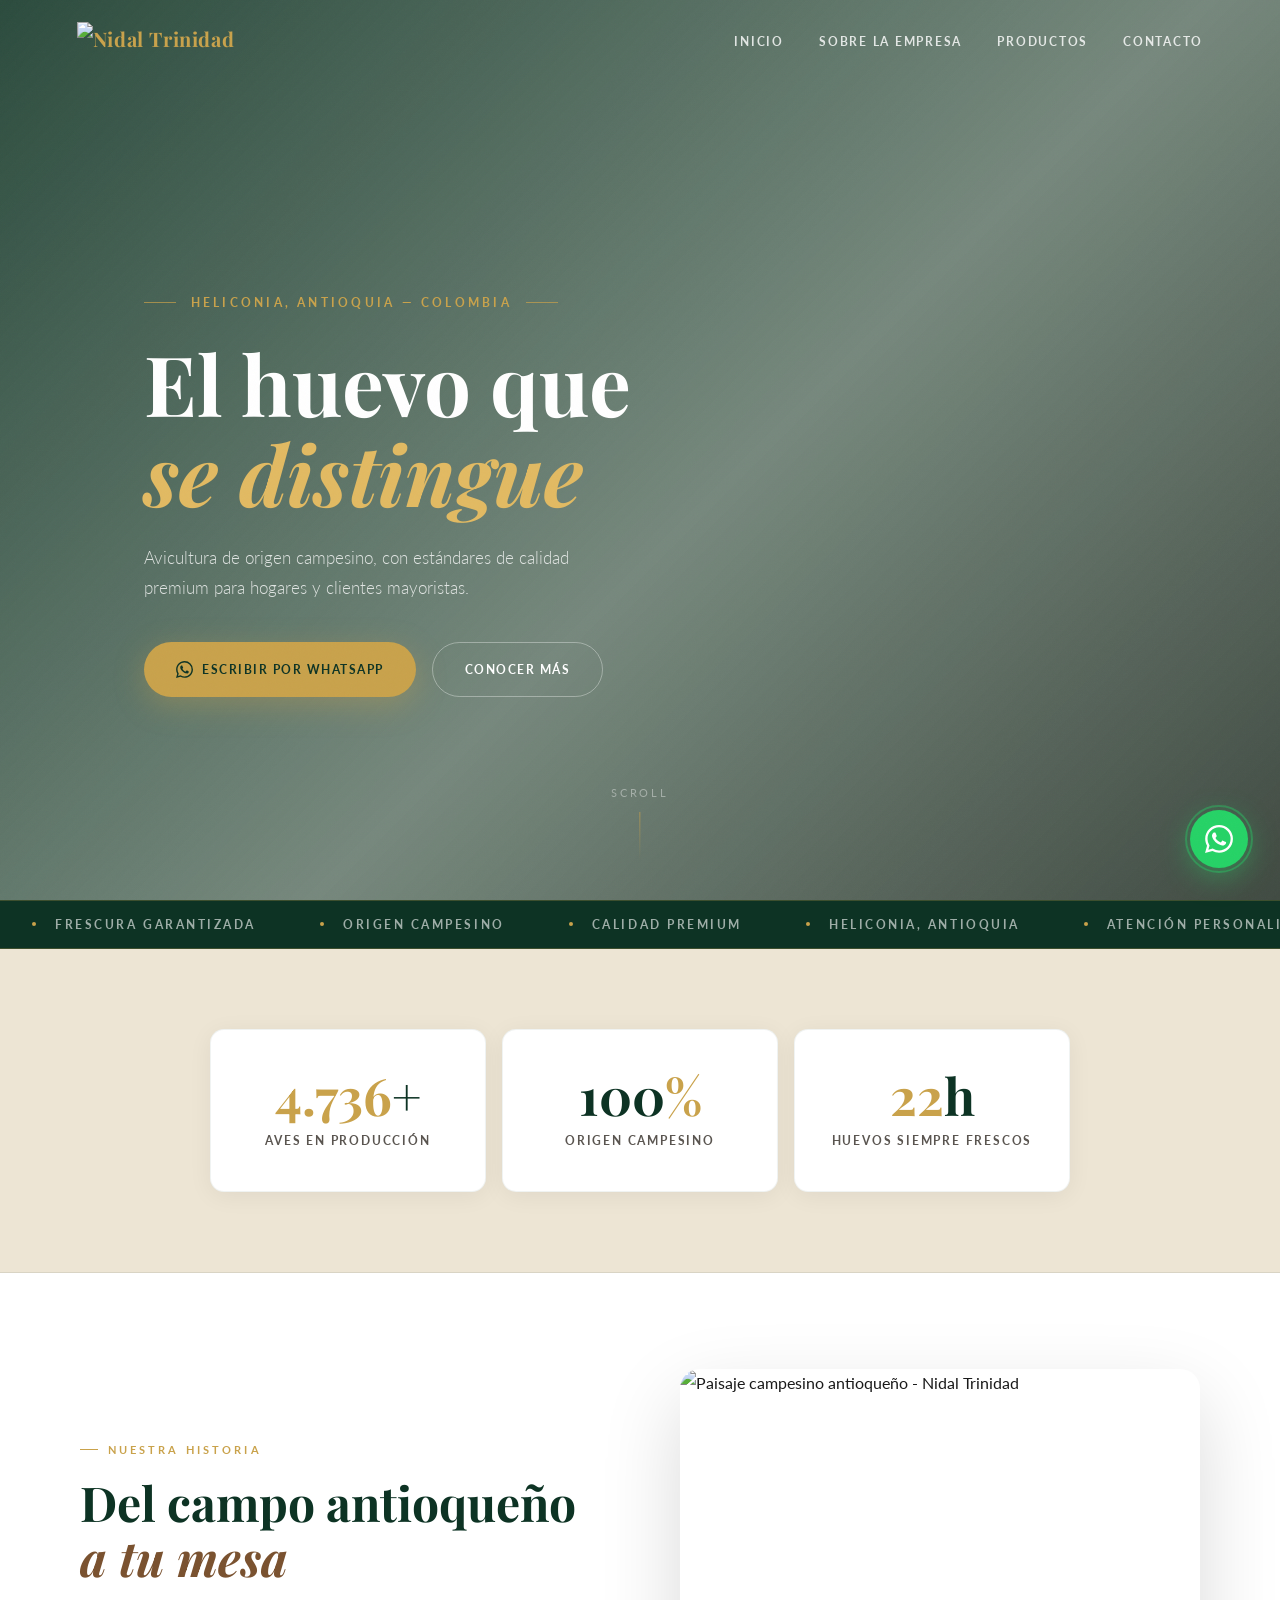
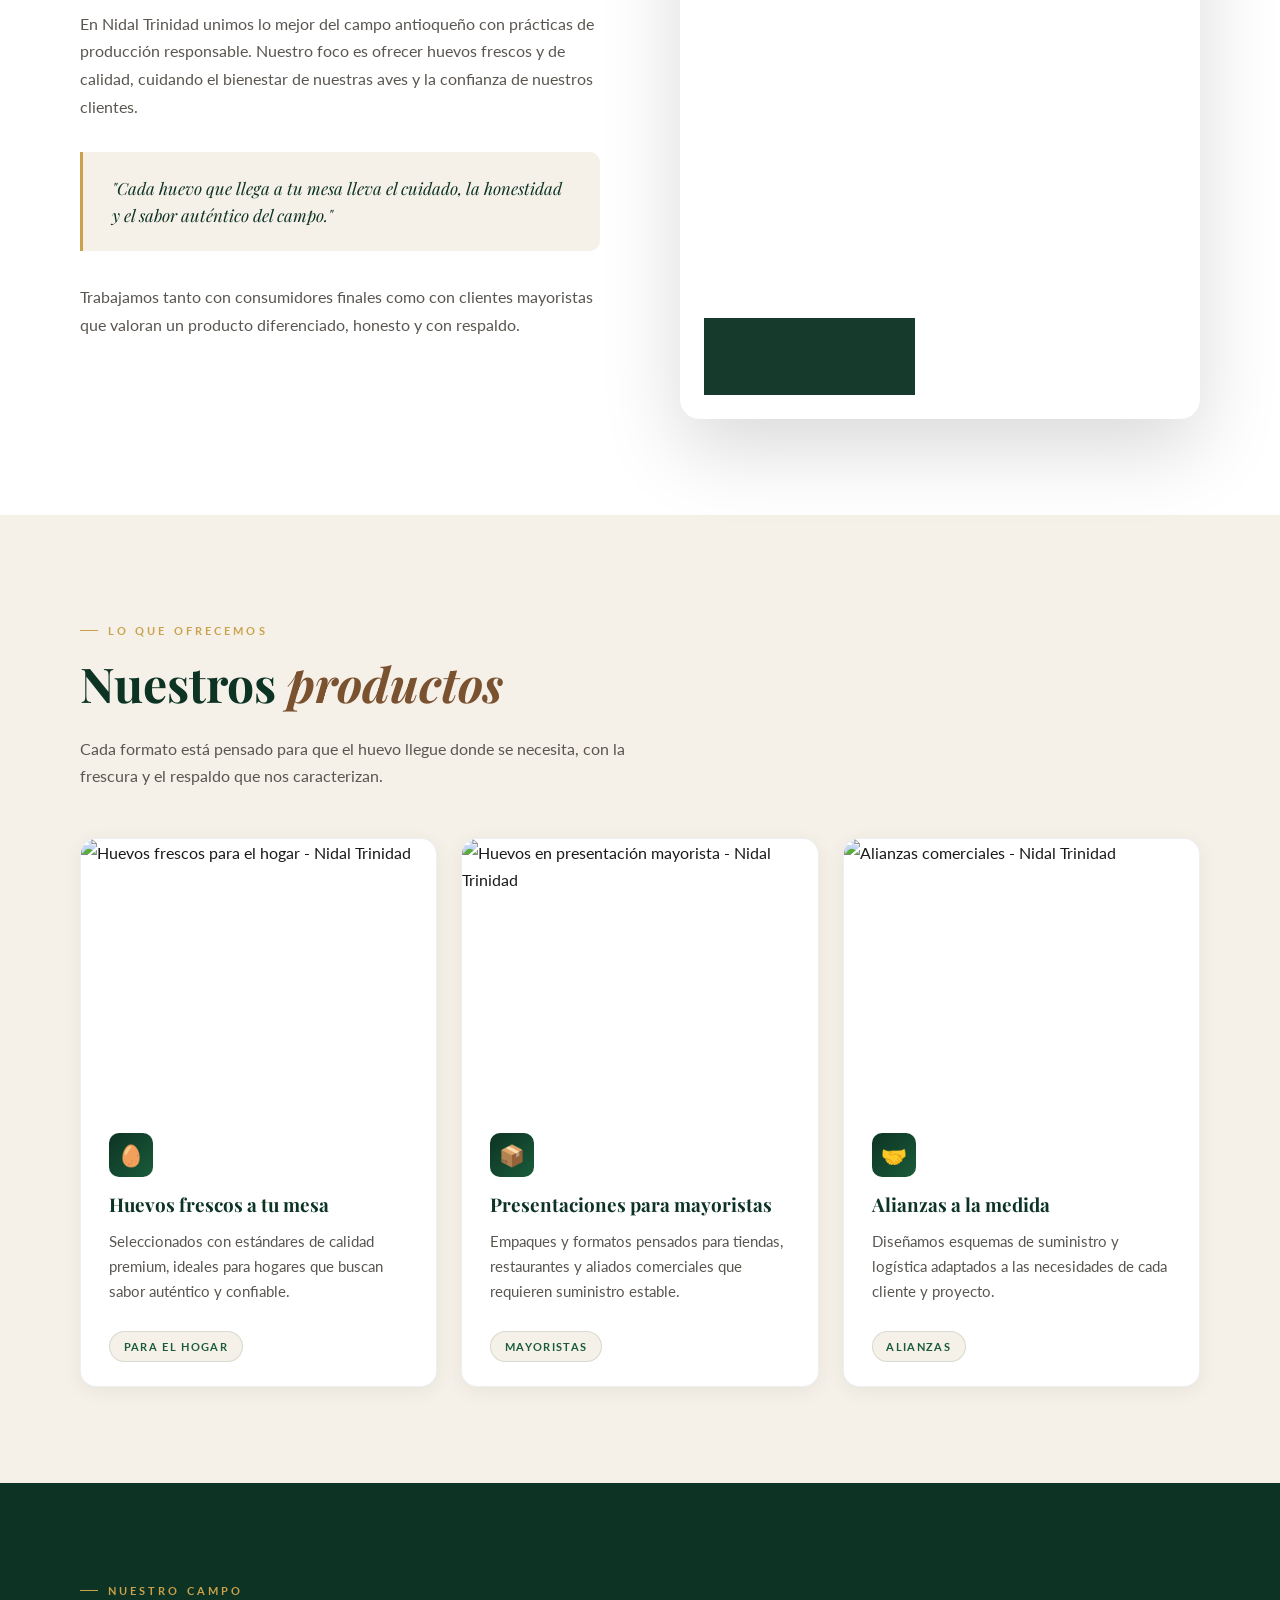
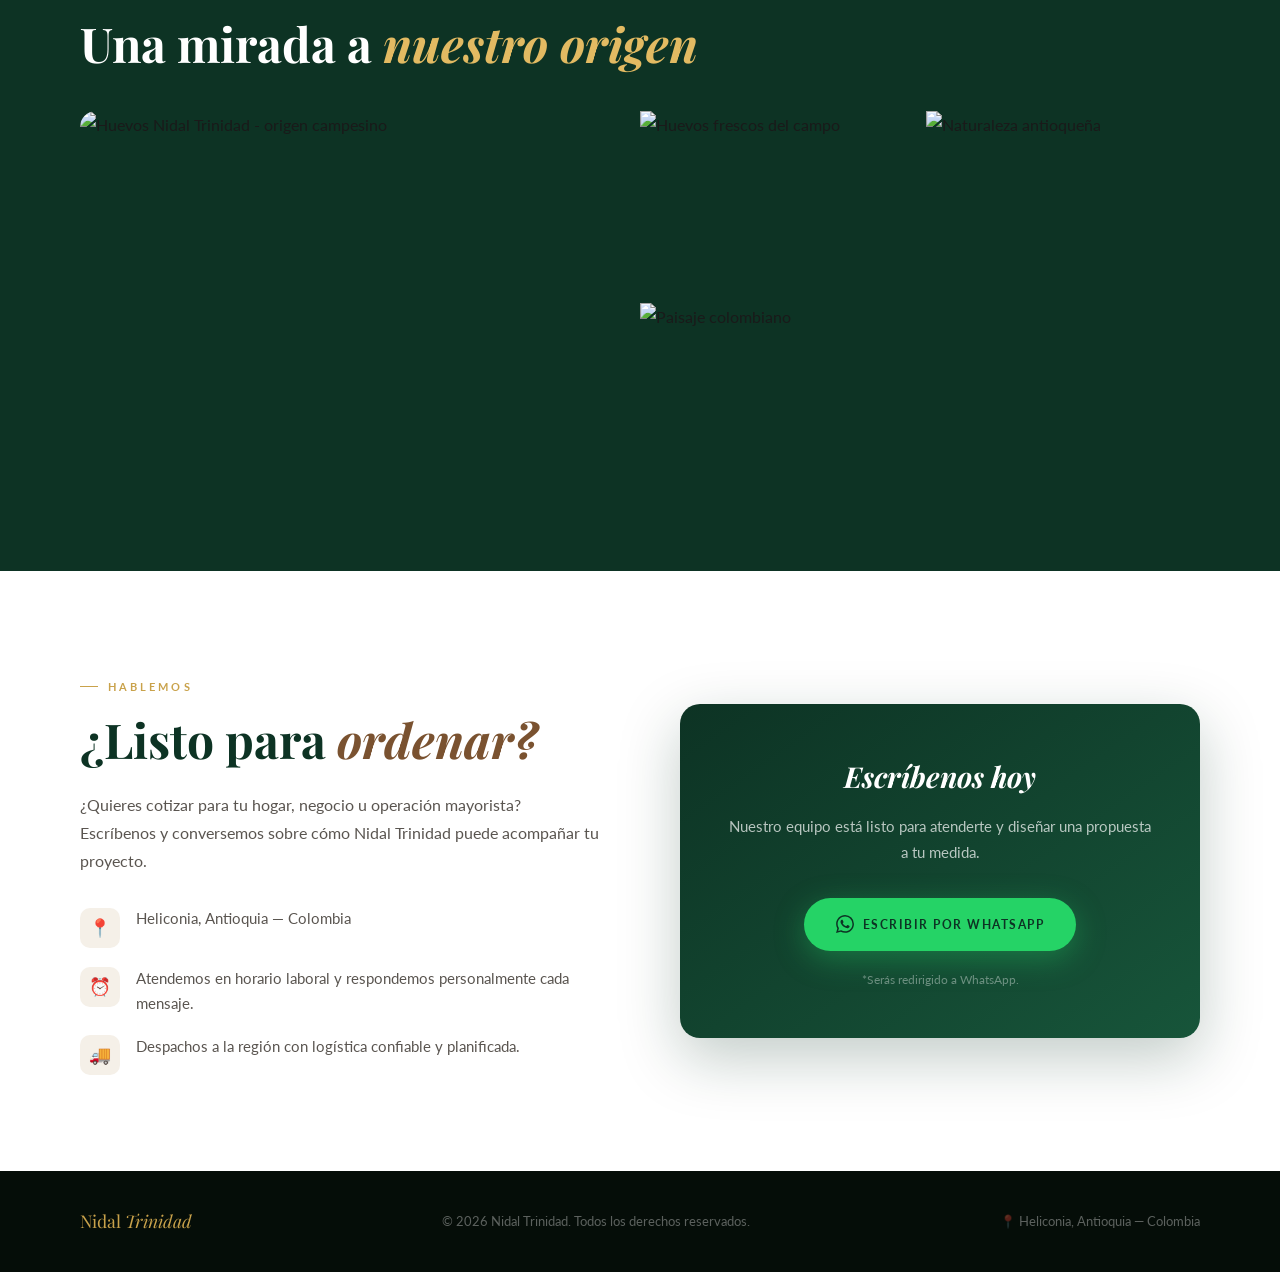
==== index (1).html @ 9a0b324b "Add files via upload" ====
<!DOCTYPE html>
<html lang="es">
<head>
  <meta charset="UTF-8" />
  <meta name="viewport" content="width=device-width, initial-scale=1.0" />
  <title>Nidal Trinidad — El huevo que se distingue</title>
  <link rel="preconnect" href="https://fonts.googleapis.com">
  <link rel="preconnect" href="https://fonts.gstatic.com" crossorigin>
  <link href="https://fonts.googleapis.com/css2?family=Playfair+Display:ital,wght@0,400;0,600;0,700;1,400;1,600&family=Lato:ital,wght@0,300;0,400;0,700;1,300&display=swap" rel="stylesheet">
  <link rel="stylesheet" href="styles.css" />
</head>
<body>

<!-- MOBILE MENU -->
<div class="mobile-menu" id="mobileMenu">
  <a href="#inicio" onclick="closeMobile()">Inicio</a>
  <a href="#sobre" onclick="closeMobile()">Nosotros</a>
  <a href="#productos" onclick="closeMobile()">Productos</a>
  <a href="#contacto" onclick="closeMobile()">Contacto</a>
</div>

<!-- NAVBAR -->
<nav class="nav" id="navbar">
 <a href="#inicio" class="logo">
  <img src="images/logo.svg" alt="Nidal Trinidad" class="logo-img">
</a>
  <ul class="nav-links">
    <li><a href="#inicio">Inicio</a></li>
    <li><a href="#sobre">Sobre la empresa</a></li>
    <li><a href="#productos">Productos</a></li>
    <li><a href="#contacto">Contacto</a></li>
  </ul>
  <button class="hamburger" id="hamburger" onclick="toggleMobile()">
    <span></span><span></span><span></span>
  </button>
</nav>

<!-- HERO -->
<section id="inicio" class="hero">
  <div class="hero-bg" id="heroBg"></div>
  <div class="hero-content">
    <div class="hero-eyebrow">
      <span class="eyebrow-line"></span>
      Heliconia, Antioquia — Colombia
      <span class="eyebrow-line"></span>
    </div>
    <h1>El huevo que<br><em>se distingue</em></h1>
    <p>Avicultura de origen campesino, con estándares de calidad premium para hogares y clientes mayoristas.</p>
    <div class="hero-actions">
      <a class="btn-primary" href="https://api.whatsapp.com/send?phone=573052434974&text=Hola%2C%20quiero%20m%C3%A1s%20informaci%C3%B3n%20sobre%20los%20huevos%20de%20Nidal%20Trinidad." target="_blank" rel="noopener noreferrer">
        <svg width="17" height="17" viewBox="0 0 24 24" fill="currentColor" aria-hidden="true"><path d="M17.472 14.382c-.297-.149-1.758-.867-2.03-.967-.273-.099-.471-.148-.67.15-.197.297-.767.966-.94 1.164-.173.199-.347.223-.644.075-.297-.15-1.255-.463-2.39-1.475-.883-.788-1.48-1.761-1.653-2.059-.173-.297-.018-.458.13-.606.134-.133.298-.347.446-.52.149-.174.198-.298.298-.497.099-.198.05-.371-.025-.52-.075-.149-.669-1.612-.916-2.207-.242-.579-.487-.5-.669-.51-.173-.008-.371-.01-.57-.01-.198 0-.52.074-.792.372-.272.297-1.04 1.016-1.04 2.479 0 1.462 1.065 2.875 1.213 3.074.149.198 2.096 3.2 5.077 4.487.709.306 1.262.489 1.694.625.712.227 1.36.195 1.871.118.571-.085 1.758-.719 2.006-1.413.248-.694.248-1.289.173-1.413-.074-.124-.272-.198-.57-.347m-5.421 7.403h-.004a9.87 9.87 0 01-5.031-1.378l-.361-.214-3.741.982.998-3.648-.235-.374a9.86 9.86 0 01-1.51-5.26c.001-5.45 4.436-9.884 9.888-9.884 2.64 0 5.122 1.03 6.988 2.898a9.825 9.825 0 012.893 6.994c-.003 5.45-4.437 9.884-9.885 9.884m8.413-18.297A11.815 11.815 0 0012.05 0C5.495 0 .16 5.335.157 11.892c0 2.096.547 4.142 1.588 5.945L.057 24l6.305-1.654a11.882 11.882 0 005.683 1.448h.005c6.554 0 11.89-5.335 11.893-11.893a11.821 11.821 0 00-3.48-8.413z"/></svg>
        Escribir por WhatsApp
      </a>
      <a class="btn-outline" href="#sobre">Conocer más</a>
    </div>
  </div>
  <div class="scroll-cue">Scroll</div>
</section>

<!-- TICKER -->
<div class="ticker" aria-hidden="true">
  <div class="ticker-track">
    <span class="ticker-item"><span class="dot"></span>Frescura garantizada</span>
    <span class="ticker-item"><span class="dot"></span>Origen campesino</span>
    <span class="ticker-item"><span class="dot"></span>Calidad premium</span>
    <span class="ticker-item"><span class="dot"></span>Heliconia, Antioquia</span>
    <span class="ticker-item"><span class="dot"></span>Atención personalizada</span>
    <span class="ticker-item"><span class="dot"></span>Suministro mayorista</span>
    <span class="ticker-item"><span class="dot"></span>Frescura garantizada</span>
    <span class="ticker-item"><span class="dot"></span>Origen campesino</span>
    <span class="ticker-item"><span class="dot"></span>Calidad premium</span>
    <span class="ticker-item"><span class="dot"></span>Heliconia, Antioquia</span>
    <span class="ticker-item"><span class="dot"></span>Atención personalizada</span>
    <span class="ticker-item"><span class="dot"></span>Suministro mayorista</span>
  </div>
</div>

<!-- STATS -->
<div class="stats">
  <div class="stats-grid">
    <div class="stat-item reveal">
      <div class="stat-number"><span class="num" data-target="5000">0</span>+</div>
      <div class="stat-label">Aves en producción</div>
    </div>
    <div class="stat-item reveal reveal-d2">
      <div class="stat-number">100<span>%</span></div>
      <div class="stat-label">Origen campesino</div>
    </div>
    <div class="stat-item reveal reveal-d3">
      <div class="stat-number"><span class="num" data-target="24">0</span>h</div>
      <div class="stat-label">Huevos siempre frescos</div>
    </div>
  </div>
</div>

<!-- SOBRE -->
<section id="sobre" class="sobre">
  <div class="container sobre-grid">
    <div class="sobre-text reveal">
      <div class="section-label">Nuestra historia</div>
      <h2 class="section-title">Del campo antioqueño<br><em>a tu mesa</em></h2>
      <p>En Nidal Trinidad unimos lo mejor del campo antioqueño con prácticas de producción responsable. Nuestro foco es ofrecer huevos frescos y de calidad, cuidando el bienestar de nuestras aves y la confianza de nuestros clientes.</p>
      <blockquote class="sobre-quote">
        "Cada huevo que llega a tu mesa lleva el cuidado, la honestidad y el sabor auténtico del campo."
      </blockquote>
      <p>Trabajamos tanto con consumidores finales como con clientes mayoristas que valoran un producto diferenciado, honesto y con respaldo.</p>
    </div>
    <div class="sobre-img reveal reveal-d2">
      <img src="https://images.unsplash.com/photo-1500382017468-9049fed747ef?auto=format&fit=crop&w=800&q=80" alt="Paisaje campesino antioqueño - Nidal Trinidad" loading="lazy" />
      <div class="sobre-badge">
        <strong>Nidal Trinidad</strong>
        <span>Heliconia, Antioquia</span>
      </div>
    </div>
  </div>
</section>

<!-- PRODUCTOS -->
<section id="productos" class="productos">
  <div class="container">
    <div class="section-label reveal">Lo que ofrecemos</div>
    <h2 class="section-title reveal reveal-d1">Nuestros <em>productos</em></h2>
    <p class="section-sub reveal reveal-d2">Cada formato está pensado para que el huevo llegue donde se necesita, con la frescura y el respaldo que nos caracterizan.</p>
    <div class="productos-grid">

      <article class="card reveal reveal-d1">
        <div class="card-img">
          <img src="https://images.unsplash.com/photo-1498654896293-37aacf113fd9?auto=format&fit=crop&w=600&q=80" alt="Huevos frescos para el hogar - Nidal Trinidad" loading="lazy" />
        </div>
        <div class="card-body">
          <div class="card-icon">🥚</div>
          <h3>Huevos frescos a tu mesa</h3>
          <p>Seleccionados con estándares de calidad premium, ideales para hogares que buscan sabor auténtico y confiable.</p>
        </div>
        <div class="card-footer">
          <span class="card-tag">Para el hogar</span>
        </div>
      </article>

      <article class="card reveal reveal-d2">
        <div class="card-img">
          <img src="https://images.unsplash.com/photo-1582722872445-44dc5f7e3c8f?auto=format&fit=crop&w=600&q=80" alt="Huevos en presentación mayorista - Nidal Trinidad" loading="lazy" />
        </div>
        <div class="card-body">
          <div class="card-icon">📦</div>
          <h3>Presentaciones para mayoristas</h3>
          <p>Empaques y formatos pensados para tiendas, restaurantes y aliados comerciales que requieren suministro estable.</p>
        </div>
        <div class="card-footer">
          <span class="card-tag">Mayoristas</span>
        </div>
      </article>

      <article class="card reveal reveal-d3">
        <div class="card-img">
          <img src="https://images.unsplash.com/photo-1516467508483-a7212febe31a?auto=format&fit=crop&w=600&q=80" alt="Alianzas comerciales - Nidal Trinidad" loading="lazy" />
        </div>
        <div class="card-body">
          <div class="card-icon">🤝</div>
          <h3>Alianzas a la medida</h3>
          <p>Diseñamos esquemas de suministro y logística adaptados a las necesidades de cada cliente y proyecto.</p>
        </div>
        <div class="card-footer">
          <span class="card-tag">Alianzas</span>
        </div>
      </article>

    </div>
  </div>
</section>

<!-- GALERÍA -->
<section class="galeria">
  <div class="container">
    <div class="section-label reveal">Nuestro campo</div>
    <h2 class="section-title reveal reveal-d1">Una mirada a <em>nuestro origen</em></h2>
    <div class="galeria-grid">
      <div class="galeria-item galeria-main reveal">
        <img src="https://images.unsplash.com/photo-1569629743817-70d8db6c323b?auto=format&fit=crop&w=900&q=80" alt="Huevos Nidal Trinidad - origen campesino" loading="lazy" />
      </div>
      <div class="galeria-item reveal reveal-d1">
        <img src="https://images.unsplash.com/photo-1518977676601-b53f82aba655?auto=format&fit=crop&w=600&q=80" alt="Huevos frescos del campo" loading="lazy" />
      </div>
      <div class="galeria-item reveal reveal-d2">
        <img src="https://images.unsplash.com/photo-1464822759023-fed622ff2c3b?auto=format&fit=crop&w=600&q=80" alt="Naturaleza antioqueña" loading="lazy" />
      </div>
      <div class="galeria-item reveal reveal-d3">
        <img src="https://images.unsplash.com/photo-1501854140801-50d01698950b?auto=format&fit=crop&w=600&q=80" alt="Paisaje colombiano" loading="lazy" />
      </div>
    </div>
  </div>
</section>

<!-- CONTACTO -->
<section id="contacto" class="contacto">
  <div class="container contacto-grid">
    <div class="contacto-text reveal">
      <div class="section-label">Hablemos</div>
      <h2 class="section-title">¿Listo para <em>ordenar?</em></h2>
      <p>¿Quieres cotizar para tu hogar, negocio u operación mayorista? Escríbenos y conversemos sobre cómo Nidal Trinidad puede acompañar tu proyecto.</p>
      <div class="contacto-info">
        <div class="info-item">
          <div class="info-icon">📍</div>
          <span>Heliconia, Antioquia — Colombia</span>
        </div>
        <div class="info-item">
          <div class="info-icon">⏰</div>
          <span>Atendemos en horario laboral y respondemos personalmente cada mensaje.</span>
        </div>
        <div class="info-item">
          <div class="info-icon">🚚</div>
          <span>Despachos a la región con logística confiable y planificada.</span>
        </div>
      </div>
    </div>
    <div class="contacto-card reveal reveal-d2">
      <div class="contacto-card-inner">
        <h3>Escríbenos hoy</h3>
        <p>Nuestro equipo está listo para atenderte y diseñar una propuesta a tu medida.</p>
        <a class="btn-primary btn-wa" href="https://api.whatsapp.com/send?phone=573052434974&text=Hola%2C%20quiero%20m%C3%A1s%20informaci%C3%B3n%20sobre%20los%20huevos%20de%20Nidal%20Trinidad." target="_blank" rel="noopener noreferrer">
          <svg width="18" height="18" viewBox="0 0 24 24" fill="currentColor" aria-hidden="true"><path d="M17.472 14.382c-.297-.149-1.758-.867-2.03-.967-.273-.099-.471-.148-.67.15-.197.297-.767.966-.94 1.164-.173.199-.347.223-.644.075-.297-.15-1.255-.463-2.39-1.475-.883-.788-1.48-1.761-1.653-2.059-.173-.297-.018-.458.13-.606.134-.133.298-.347.446-.52.149-.174.198-.298.298-.497.099-.198.05-.371-.025-.52-.075-.149-.669-1.612-.916-2.207-.242-.579-.487-.5-.669-.51-.173-.008-.371-.01-.57-.01-.198 0-.52.074-.792.372-.272.297-1.04 1.016-1.04 2.479 0 1.462 1.065 2.875 1.213 3.074.149.198 2.096 3.2 5.077 4.487.709.306 1.262.489 1.694.625.712.227 1.36.195 1.871.118.571-.085 1.758-.719 2.006-1.413.248-.694.248-1.289.173-1.413-.074-.124-.272-.198-.57-.347m-5.421 7.403h-.004a9.87 9.87 0 01-5.031-1.378l-.361-.214-3.741.982.998-3.648-.235-.374a9.86 9.86 0 01-1.51-5.26c.001-5.45 4.436-9.884 9.888-9.884 2.64 0 5.122 1.03 6.988 2.898a9.825 9.825 0 012.893 6.994c-.003 5.45-4.437 9.884-9.885 9.884m8.413-18.297A11.815 11.815 0 0012.05 0C5.495 0 .16 5.335.157 11.892c0 2.096.547 4.142 1.588 5.945L.057 24l6.305-1.654a11.882 11.882 0 005.683 1.448h.005c6.554 0 11.89-5.335 11.893-11.893a11.821 11.821 0 00-3.48-8.413z"/></svg>
          Escribir por WhatsApp
        </a>
        <small>*Serás redirigido a WhatsApp.</small>
      </div>
    </div>
  </div>
</section>

<!-- FOOTER -->
<footer class="footer">
  <div class="footer-inner">
    <span class="footer-logo">Nidal <em>Trinidad</em></span>
    <span class="footer-copy">© 2026 Nidal Trinidad. Todos los derechos reservados.</span>
    <span class="footer-loc">📍 Heliconia, Antioquia — Colombia</span>
  </div>
</footer>

<!-- FLOATING WHATSAPP -->
<a class="wa-float" href="https://api.whatsapp.com/send?phone=573052434974&text=Hola%2C%20quiero%20m%C3%A1s%20informaci%C3%B3n%20sobre%20los%20huevos%20de%20Nidal%20Trinidad." target="_blank" rel="noopener noreferrer" aria-label="Contactar por WhatsApp">
  <svg viewBox="0 0 24 24" fill="white" aria-hidden="true"><path d="M17.472 14.382c-.297-.149-1.758-.867-2.03-.967-.273-.099-.471-.148-.67.15-.197.297-.767.966-.94 1.164-.173.199-.347.223-.644.075-.297-.15-1.255-.463-2.39-1.475-.883-.788-1.48-1.761-1.653-2.059-.173-.297-.018-.458.13-.606.134-.133.298-.347.446-.52.149-.174.198-.298.298-.497.099-.198.05-.371-.025-.52-.075-.149-.669-1.612-.916-2.207-.242-.579-.487-.5-.669-.51-.173-.008-.371-.01-.57-.01-.198 0-.52.074-.792.372-.272.297-1.04 1.016-1.04 2.479 0 1.462 1.065 2.875 1.213 3.074.149.198 2.096 3.2 5.077 4.487.709.306 1.262.489 1.694.625.712.227 1.36.195 1.871.118.571-.085 1.758-.719 2.006-1.413.248-.694.248-1.289.173-1.413-.074-.124-.272-.198-.57-.347m-5.421 7.403h-.004a9.87 9.87 0 01-5.031-1.378l-.361-.214-3.741.982.998-3.648-.235-.374a9.86 9.86 0 01-1.51-5.26c.001-5.45 4.436-9.884 9.888-9.884 2.64 0 5.122 1.03 6.988 2.898a9.825 9.825 0 012.893 6.994c-.003 5.45-4.437 9.884-9.885 9.884m8.413-18.297A11.815 11.815 0 0012.05 0C5.495 0 .16 5.335.157 11.892c0 2.096.547 4.142 1.588 5.945L.057 24l6.305-1.654a11.882 11.882 0 005.683 1.448h.005c6.554 0 11.89-5.335 11.893-11.893a11.821 11.821 0 00-3.48-8.413z"/></svg>
</a>

<script>
  /* ——— NAVBAR SCROLL ——— */
  const navbar = document.getElementById('navbar');
  const onScroll = () => navbar.classList.toggle('scrolled', window.scrollY > 60);
  window.addEventListener('scroll', onScroll, { passive: true });

  /* ——— PARALLAX HERO ——— */
  const heroBg = document.getElementById('heroBg');
  window.addEventListener('scroll', () => {
    if (window.scrollY < window.innerHeight * 1.2) {
      heroBg.style.transform = `scale(1.1) translateY(${window.scrollY * 0.22}px)`;
    }
  }, { passive: true });

  /* ——— MOBILE MENU ——— */
  const hamburger = document.getElementById('hamburger');
  const mobileMenu = document.getElementById('mobileMenu');
  function toggleMobile() {
    const open = mobileMenu.classList.toggle('open');
    hamburger.classList.toggle('active', open);
    document.body.style.overflow = open ? 'hidden' : '';
  }
  function closeMobile() {
    mobileMenu.classList.remove('open');
    hamburger.classList.remove('active');
    document.body.style.overflow = '';
  }

  /* ——— SCROLL REVEAL ——— */
  const io = new IntersectionObserver(entries => {
    entries.forEach(e => { if (e.isIntersecting) e.target.classList.add('visible'); });
  }, { threshold: 0.1 });
  document.querySelectorAll('.reveal').forEach(el => io.observe(el));

  /* ——— COUNTER ANIMATION ——— */
  function countUp(el) {
    const target = +el.dataset.target;
    const dur = 1600;
    let t0 = null;
    const tick = ts => {
      if (!t0) t0 = ts;
      const p = Math.min((ts - t0) / dur, 1);
      const ease = 1 - Math.pow(1 - p, 3);
      el.textContent = Math.floor(ease * target).toLocaleString('es-CO');
      if (p < 1) requestAnimationFrame(tick);
    };
    requestAnimationFrame(tick);
  }
  const statObs = new IntersectionObserver(entries => {
    entries.forEach(e => {
      if (e.isIntersecting) {
        countUp(e.target);
        statObs.unobserve(e.target);
      }
    });
  }, { threshold: 0.5 });
  document.querySelectorAll('.num[data-target]').forEach(el => statObs.observe(el));
</script>

</body>
</html>
---- styles.css ----
/* =============================================
   NIDAL TRINIDAD — styles.css
   "Premium Campesino" — Editorial × Artesanal
   ============================================= */

/* ——— VARIABLES ——— */
:root {
  --verde:        #0d3324;
  --verde-med:    #1a5c3a;
  --verde-claro:  #2d7a50;
  --dorado:       #c9a24b;
  --dorado-claro: #e2ba62;
  --crema:        #f5f0e8;
  --crema-med:    #ede5d4;
  --tierra:       #7a5230;
  --texto:        #1a1a1a;
  --texto-soft:   #5a5550;
  --blanco:       #ffffff;
  --radius:       14px;
  --ease:         cubic-bezier(0.25, 0.46, 0.45, 0.94);
  --trans:        all 0.4s var(--ease);
}

/* ——— RESET ——— */
*, *::before, *::after { margin: 0; padding: 0; box-sizing: border-box; }
html { scroll-behavior: smooth; }

body {
  font-family: 'Lato', sans-serif;
  background: var(--crema);
  color: var(--texto);
  line-height: 1.7;
  overflow-x: hidden;
}

/* Grain texture overlay */
body::before {
  content: '';
  position: fixed;
  inset: 0;
  pointer-events: none;
  z-index: 9999;
  opacity: 0.03;
  background-image: url("data:image/svg+xml,%3Csvg viewBox='0 0 512 512' xmlns='http://www.w3.org/2000/svg'%3E%3Cfilter id='n'%3E%3CfeTurbulence type='fractalNoise' baseFrequency='0.75' numOctaves='4' stitchTiles='stitch'/%3E%3C/filter%3E%3Crect width='100%25' height='100%25' filter='url(%23n)'/%3E%3C/svg%3E");
  background-size: 180px;
}

/* =============================================
   NAVBAR
   ============================================= */
.nav {
  position: fixed;
  top: 0; left: 0; right: 0;
  z-index: 1000;
  display: flex;
  align-items: center;
  justify-content: space-between;
  padding: 1.4rem 6%;
  transition: var(--trans);
}

.nav.scrolled {
  background: rgba(10, 40, 26, 0.97);
  backdrop-filter: blur(18px);
  padding: 0.9rem 6%;
  box-shadow: 0 4px 40px rgba(0, 0, 0, 0.3);
}

.logo {
  font-family: 'Playfair Display', serif;
  font-size: 1.25rem;
  font-weight: 700;
  color: var(--dorado);
  text-decoration: none;
  letter-spacing: 0.03em;
}

.logo span {
  font-style: italic;
  font-weight: 400;
}

.nav-links {
  list-style: none;
  display: flex;
  gap: 2.2rem;
}

.nav-links a {
  color: rgba(255, 255, 255, 0.82);
  text-decoration: none;
  font-size: 0.78rem;
  font-weight: 700;
  text-transform: uppercase;
  letter-spacing: 0.14em;
  transition: color 0.3s;
  position: relative;
}

.nav-links a::after {
  content: '';
  position: absolute;
  bottom: -4px; left: 0;
  width: 0; height: 1px;
  background: var(--dorado);
  transition: width 0.3s var(--ease);
}

.nav-links a:hover { color: var(--dorado); }
.nav-links a:hover::after { width: 100%; }

/* Hamburger */
.hamburger {
  display: none;
  flex-direction: column;
  gap: 5px;
  cursor: pointer;
  background: none;
  border: none;
  padding: 4px;
}

.hamburger span {
  display: block;
  width: 24px; height: 2px;
  background: var(--blanco);
  transition: var(--trans);
  border-radius: 2px;
}

.hamburger.active span:nth-child(1) { transform: translateY(7px) rotate(45deg); }
.hamburger.active span:nth-child(2) { opacity: 0; transform: scaleX(0); }
.hamburger.active span:nth-child(3) { transform: translateY(-7px) rotate(-45deg); }

/* Mobile menu overlay */
.mobile-menu {
  display: none;
  position: fixed;
  inset: 0;
  background: var(--verde);
  z-index: 999;
  flex-direction: column;
  align-items: center;
  justify-content: center;
  gap: 2.8rem;
  opacity: 0;
  pointer-events: none;
  transition: opacity 0.4s;
}

.mobile-menu.open {
  opacity: 1;
  pointer-events: all;
}

.mobile-menu a {
  font-family: 'Playfair Display', serif;
  font-size: 2.2rem;
  color: var(--blanco);
  text-decoration: none;
  font-style: italic;
  transition: color 0.3s;
}

.mobile-menu a:hover { color: var(--dorado); }

/* =============================================
   HERO
   ============================================= */
.hero {
  position: relative;
  min-height: 100vh;
  display: flex;
  align-items: center;
  overflow: hidden;
}

.hero-bg {
  position: absolute;
  inset: 0;
  background-image: url('https://images.unsplash.com/photo-1569629743817-70d8db6c323b?auto=format&fit=crop&w=1920&q=80');
  background-size: cover;
  background-position: center;
  transform: scale(1.1);
  will-change: transform;
}

.hero-bg::after {
  content: '';
  position: absolute;
  inset: 0;
  background: linear-gradient(
    135deg,
    rgba(13, 51, 36, 0.90) 0%,
    rgba(13, 51, 36, 0.55) 55%,
    rgba(5, 18, 10, 0.78) 100%
  );
}

.hero-content {
  position: relative;
  z-index: 2;
  max-width: 700px;
  padding: 0 6%;
  margin-top: 90px;
}

.hero-eyebrow {
  display: flex;
  align-items: center;
  gap: 0.9rem;
  font-size: 0.72rem;
  font-weight: 700;
  text-transform: uppercase;
  letter-spacing: 0.28em;
  color: var(--dorado);
  margin-bottom: 1.6rem;
  opacity: 0;
  animation: fadeUp 0.8s 0.3s var(--ease) forwards;
}

.eyebrow-line {
  flex: 1;
  max-width: 32px;
  height: 1px;
  background: var(--dorado);
  opacity: 0.7;
}

.hero h1 {
  font-family: 'Playfair Display', serif;
  font-size: clamp(2.8rem, 6.5vw, 5.2rem);
  line-height: 1.08;
  color: var(--blanco);
  margin-bottom: 1.6rem;
  opacity: 0;
  animation: fadeUp 0.8s 0.5s var(--ease) forwards;
}

.hero h1 em {
  font-style: italic;
  color: var(--dorado-claro);
}

.hero p {
  font-size: 1.08rem;
  font-weight: 300;
  color: rgba(255, 255, 255, 0.80);
  max-width: 480px;
  margin-bottom: 2.5rem;
  opacity: 0;
  animation: fadeUp 0.8s 0.7s var(--ease) forwards;
}

.hero-actions {
  display: flex;
  gap: 1rem;
  flex-wrap: wrap;
  opacity: 0;
  animation: fadeUp 0.8s 0.9s var(--ease) forwards;
}

.scroll-cue {
  position: absolute;
  bottom: 2.5rem;
  left: 50%;
  transform: translateX(-50%);
  display: flex;
  flex-direction: column;
  align-items: center;
  gap: 0.6rem;
  font-size: 0.68rem;
  letter-spacing: 0.25em;
  text-transform: uppercase;
  color: rgba(255, 255, 255, 0.4);
  opacity: 0;
  animation: fadeIn 1s 1.6s forwards;
}

.scroll-cue::after {
  content: '';
  width: 1px;
  height: 48px;
  background: linear-gradient(to bottom, rgba(201, 162, 75, 0.7), transparent);
  animation: scrollLine 2s ease-in-out infinite;
}

/* =============================================
   BUTTONS
   ============================================= */
.btn-primary {
  display: inline-flex;
  align-items: center;
  gap: 0.55rem;
  padding: 1rem 2rem;
  border-radius: 999px;
  background: var(--dorado);
  color: var(--verde);
  text-decoration: none;
  font-weight: 700;
  font-size: 0.78rem;
  text-transform: uppercase;
  letter-spacing: 0.12em;
  box-shadow: 0 8px 30px rgba(201, 162, 75, 0.35);
  transition: var(--trans);
}

.btn-primary:hover {
  background: var(--dorado-claro);
  transform: translateY(-3px);
  box-shadow: 0 14px 40px rgba(201, 162, 75, 0.45);
}

.btn-outline {
  display: inline-flex;
  align-items: center;
  gap: 0.55rem;
  padding: 1rem 2rem;
  border-radius: 999px;
  background: transparent;
  color: var(--blanco);
  text-decoration: none;
  font-weight: 700;
  font-size: 0.78rem;
  text-transform: uppercase;
  letter-spacing: 0.12em;
  border: 1.5px solid rgba(255, 255, 255, 0.35);
  transition: var(--trans);
}

.btn-outline:hover {
  border-color: var(--dorado);
  color: var(--dorado);
  transform: translateY(-3px);
}

.btn-wa { background: #25D366; box-shadow: 0 8px 30px rgba(37, 211, 102, 0.35); }
.btn-wa:hover { background: #1ebe5a; box-shadow: 0 14px 40px rgba(37, 211, 102, 0.45); }

/* =============================================
   TICKER
   ============================================= */
.ticker {
  background: var(--verde);
  padding: 0.85rem 0;
  overflow: hidden;
  border-top: 1px solid rgba(201, 162, 75, 0.25);
  border-bottom: 1px solid rgba(201, 162, 75, 0.25);
}

.ticker-track {
  display: flex;
  white-space: nowrap;
  animation: ticker 30s linear infinite;
}

.ticker-item {
  display: inline-flex;
  align-items: center;
  gap: 1.2rem;
  padding: 0 2rem;
  font-size: 0.72rem;
  font-weight: 700;
  text-transform: uppercase;
  letter-spacing: 0.22em;
  color: rgba(255, 255, 255, 0.6);
}

.ticker-item .dot {
  width: 4px; height: 4px;
  border-radius: 50%;
  background: var(--dorado);
  flex-shrink: 0;
}

/* =============================================
   STATS
   ============================================= */
.stats {
  background: var(--crema-med);
  padding: 5rem 6%;
  border-bottom: 1px solid rgba(13, 51, 36, 0.09);
}

.stats-grid {
  max-width: 860px;
  margin: 0 auto;
  display: grid;
  grid-template-columns: repeat(3, 1fr);
  gap: 1rem;
}

.stat-item {
  text-align: center;
  padding: 2.5rem 1.5rem;
  border-radius: var(--radius);
  background: var(--blanco);
  box-shadow: 0 4px 24px rgba(0, 0, 0, 0.06);
  border: 1px solid rgba(13, 51, 36, 0.06);
}

.stat-number {
  font-family: 'Playfair Display', serif;
  font-size: 3.2rem;
  font-weight: 700;
  color: var(--verde);
  line-height: 1;
  margin-bottom: 0.6rem;
}

.stat-number span { color: var(--dorado); }

.stat-label {
  font-size: 0.75rem;
  font-weight: 700;
  text-transform: uppercase;
  letter-spacing: 0.15em;
  color: var(--texto-soft);
}

/* =============================================
   SECTION SHARED
   ============================================= */
section { padding: 6rem 6%; }

.container { max-width: 1120px; margin: 0 auto; }

.section-label {
  display: inline-flex;
  align-items: center;
  gap: 0.6rem;
  font-size: 0.7rem;
  font-weight: 700;
  text-transform: uppercase;
  letter-spacing: 0.28em;
  color: var(--dorado);
  margin-bottom: 1rem;
}

.section-label::before {
  content: '';
  width: 18px; height: 1px;
  background: var(--dorado);
}

.section-title {
  font-family: 'Playfair Display', serif;
  font-size: clamp(2rem, 4vw, 3rem);
  color: var(--verde);
  line-height: 1.15;
  margin-bottom: 1.5rem;
}

.section-title em {
  font-style: italic;
  color: var(--tierra);
}

.section-sub {
  color: var(--texto-soft);
  font-size: 1rem;
  max-width: 560px;
  margin-bottom: 3rem;
}

/* =============================================
   SOBRE
   ============================================= */
.sobre { background: var(--blanco); }

.sobre-grid {
  display: grid;
  grid-template-columns: 1fr 1fr;
  gap: 5rem;
  align-items: center;
}

.sobre-text p {
  color: var(--texto-soft);
  margin-bottom: 1.2rem;
  font-size: 1.02rem;
}

.sobre-quote {
  margin: 2rem 0;
  padding: 1.4rem 1.8rem;
  border-left: 3px solid var(--dorado);
  background: var(--crema);
  font-family: 'Playfair Display', serif;
  font-style: italic;
  font-size: 1.05rem;
  color: var(--verde);
  border-radius: 0 10px 10px 0;
  line-height: 1.6;
}

.sobre-img {
  position: relative;
  border-radius: 20px;
  overflow: hidden;
  aspect-ratio: 4 / 5;
  box-shadow: 0 30px 80px rgba(0, 0, 0, 0.15);
}

.sobre-img img {
  width: 100%; height: 100%;
  object-fit: cover;
  transition: transform 0.9s var(--ease);
  display: block;
}

.sobre-img:hover img { transform: scale(1.04); }

.sobre-badge {
  position: absolute;
  bottom: 1.5rem; left: 1.5rem;
  background: rgba(13, 51, 36, 0.96);
  backdrop-filter: blur(8px);
  color: var(--blanco);
  padding: 0.85rem 1.4rem;
  border-radius: 10px;
  border: 1px solid rgba(201, 162, 75, 0.35);
  font-size: 0.75rem;
  font-weight: 700;
  text-transform: uppercase;
  letter-spacing: 0.1em;
  line-height: 1.5;
}

.sobre-badge strong {
  display: block;
  font-family: 'Playfair Display', serif;
  font-size: 1.15rem;
  color: var(--dorado);
  font-style: italic;
  font-weight: 400;
  margin-bottom: 0.1rem;
}

/* =============================================
   PRODUCTOS
   ============================================= */
.productos { background: var(--crema); }

.productos-grid {
  display: grid;
  grid-template-columns: repeat(3, 1fr);
  gap: 1.5rem;
}

.card {
  background: var(--blanco);
  border-radius: 16px;
  overflow: hidden;
  box-shadow: 0 4px 20px rgba(0, 0, 0, 0.06);
  border: 1px solid rgba(13, 51, 36, 0.07);
  transition: var(--trans);
  display: flex;
  flex-direction: column;
}

.card:hover {
  transform: translateY(-7px);
  box-shadow: 0 24px 60px rgba(0, 0, 0, 0.13);
}

.card-img {
  aspect-ratio: 4 / 3;
  overflow: hidden;
}

.card-img img {
  width: 100%; height: 100%;
  object-fit: cover;
  display: block;
  transition: transform 0.7s var(--ease);
}

.card:hover .card-img img { transform: scale(1.06); }

.card-body {
  padding: 1.75rem 1.75rem 0.5rem;
  flex: 1;
}

.card-icon {
  width: 44px; height: 44px;
  border-radius: 10px;
  background: linear-gradient(135deg, var(--verde), var(--verde-med));
  display: flex;
  align-items: center;
  justify-content: center;
  font-size: 1.3rem;
  margin-bottom: 1rem;
}

.card-body h3 {
  font-family: 'Playfair Display', serif;
  font-size: 1.18rem;
  color: var(--verde);
  margin-bottom: 0.7rem;
  line-height: 1.3;
}

.card-body p {
  color: var(--texto-soft);
  font-size: 0.92rem;
  line-height: 1.7;
}

.card-footer {
  padding: 1.2rem 1.75rem 1.5rem;
}

.card-tag {
  display: inline-block;
  padding: 0.3rem 0.85rem;
  background: var(--crema);
  color: var(--verde-med);
  border-radius: 999px;
  font-size: 0.7rem;
  font-weight: 700;
  text-transform: uppercase;
  letter-spacing: 0.12em;
  border: 1px solid rgba(13, 51, 36, 0.12);
}

/* =============================================
   GALERÍA
   ============================================= */
.galeria {
  background: var(--verde);
  padding: 5.5rem 6%;
}

.galeria .section-label { color: var(--dorado); }
.galeria .section-title { color: var(--blanco); }
.galeria .section-title em { color: var(--dorado-claro); }

.galeria-grid {
  display: grid;
  grid-template-columns: 2fr 1fr 1fr;
  grid-template-rows: 1fr 1fr;
  gap: 0.75rem;
  margin-top: 2.5rem;
  border-radius: 16px;
  overflow: hidden;
}

.galeria-item {
  overflow: hidden;
  cursor: pointer;
  min-height: 180px;
}

.galeria-main {
  grid-row: 1 / 3;
}

.galeria-item img {
  width: 100%; height: 100%;
  object-fit: cover;
  display: block;
  transition: transform 0.7s var(--ease);
}

.galeria-item:hover img { transform: scale(1.07); }

/* =============================================
   CONTACTO
   ============================================= */
.contacto { background: var(--blanco); }

.contacto-grid {
  display: grid;
  grid-template-columns: 1fr 1fr;
  gap: 5rem;
  align-items: center;
}

.contacto-text p {
  color: var(--texto-soft);
  font-size: 1.02rem;
  margin-bottom: 1rem;
}

.contacto-info {
  margin-top: 2rem;
  display: flex;
  flex-direction: column;
  gap: 1.1rem;
}

.info-item {
  display: flex;
  align-items: flex-start;
  gap: 1rem;
  color: var(--texto-soft);
  font-size: 0.93rem;
}

.info-icon {
  width: 40px; height: 40px;
  flex-shrink: 0;
  border-radius: 10px;
  background: var(--crema);
  display: flex;
  align-items: center;
  justify-content: center;
  font-size: 1.1rem;
  margin-top: 0.1rem;
}

.contacto-card {
  border-radius: 20px;
  overflow: hidden;
  background: linear-gradient(145deg, var(--verde), #17553a);
  box-shadow: 0 20px 60px rgba(13, 51, 36, 0.25);
}

.contacto-card-inner {
  padding: 3rem;
  text-align: center;
}

.contacto-card-inner h3 {
  font-family: 'Playfair Display', serif;
  font-size: 1.8rem;
  font-style: italic;
  color: var(--blanco);
  margin-bottom: 0.8rem;
}

.contacto-card-inner p {
  color: rgba(255, 255, 255, 0.7);
  font-size: 0.95rem;
  margin-bottom: 2rem;
}

.contacto-card-inner small {
  display: block;
  margin-top: 1.2rem;
  font-size: 0.72rem;
  color: rgba(255, 255, 255, 0.38);
}

/* =============================================
   FOOTER
   ============================================= */
.footer {
  background: #050d08;
  padding: 2.2rem 6%;
}

.footer-inner {
  max-width: 1120px;
  margin: 0 auto;
  display: flex;
  justify-content: space-between;
  align-items: center;
  flex-wrap: wrap;
  gap: 0.8rem;
}

.footer-logo {
  font-family: 'Playfair Display', serif;
  font-size: 1.1rem;
  color: var(--dorado);
}

.footer-copy,
.footer-loc {
  font-size: 0.8rem;
  color: rgba(255, 255, 255, 0.35);
}

/* =============================================
   FLOATING WHATSAPP
   ============================================= */
.wa-float {
  position: fixed;
  bottom: 2rem; right: 2rem;
  z-index: 998;
  width: 58px; height: 58px;
  border-radius: 50%;
  background: #25D366;
  display: flex;
  align-items: center;
  justify-content: center;
  text-decoration: none;
  box-shadow: 0 8px 30px rgba(37, 211, 102, 0.45);
  transition: var(--trans);
}

.wa-float:hover {
  transform: scale(1.12);
  box-shadow: 0 14px 45px rgba(37, 211, 102, 0.6);
}

.wa-float::before {
  content: '';
  position: absolute;
  inset: -5px;
  border-radius: 50%;
  border: 2px solid rgba(37, 211, 102, 0.4);
  animation: pulse 2.2s ease-out infinite;
}

.wa-float svg { width: 28px; height: 28px; }

/* =============================================
   SCROLL REVEAL
   ============================================= */
.reveal {
  opacity: 0;
  transform: translateY(28px);
  transition: opacity 0.7s var(--ease), transform 0.7s var(--ease);
}

.reveal.visible { opacity: 1; transform: translateY(0); }
.reveal-d1 { transition-delay: 0.1s; }
.reveal-d2 { transition-delay: 0.2s; }
.reveal-d3 { transition-delay: 0.32s; }
.reveal-d4 { transition-delay: 0.44s; }

/* =============================================
   KEYFRAMES
   ============================================= */
@keyframes fadeUp {
  from { opacity: 0; transform: translateY(26px); }
  to   { opacity: 1; transform: translateY(0); }
}

@keyframes fadeIn {
  from { opacity: 0; }
  to   { opacity: 1; }
}

@keyframes ticker {
  from { transform: translateX(0); }
  to   { transform: translateX(-50%); }
}

@keyframes pulse {
  0%   { opacity: 0.9; transform: scale(1); }
  100% { opacity: 0;   transform: scale(1.65); }
}

@keyframes scrollLine {
  0%   { transform: scaleY(0) translateY(0); transform-origin: top; opacity: 1; }
  50%  { transform: scaleY(1) translateY(0); transform-origin: top; opacity: 1; }
  100% { transform: scaleY(1) translateY(0); transform-origin: bottom; opacity: 0; }
}

/* =============================================
   RESPONSIVE
   ============================================= */
@media (max-width: 960px) {
  .sobre-grid,
  .contacto-grid {
    grid-template-columns: 1fr;
    gap: 3rem;
  }

  .sobre-img { aspect-ratio: 16 / 9; }

  .productos-grid {
    grid-template-columns: 1fr;
    max-width: 460px;
    margin: 0 auto;
  }

  .stats-grid { grid-template-columns: repeat(3, 1fr); }

  .galeria-grid {
    grid-template-columns: 1fr 1fr;
    grid-template-rows: auto;
  }

  .galeria-main {
    grid-column: 1 / -1;
    grid-row: auto;
  }
}

@media (max-width: 640px) {
  section { padding: 4rem 5%; }

  .nav-links { display: none; }
  .hamburger { display: flex; }
  .mobile-menu { display: flex; }

  .stats-grid { grid-template-columns: 1fr; }
  .stat-item { padding: 1.8rem 1.5rem; }

  .galeria-grid { grid-template-columns: 1fr; }
  .galeria-main { grid-column: auto; }

  .footer-inner { flex-direction: column; text-align: center; }

  .hero-actions { flex-direction: column; align-items: flex-start; }

  .contacto-card-inner { padding: 2rem; }
}
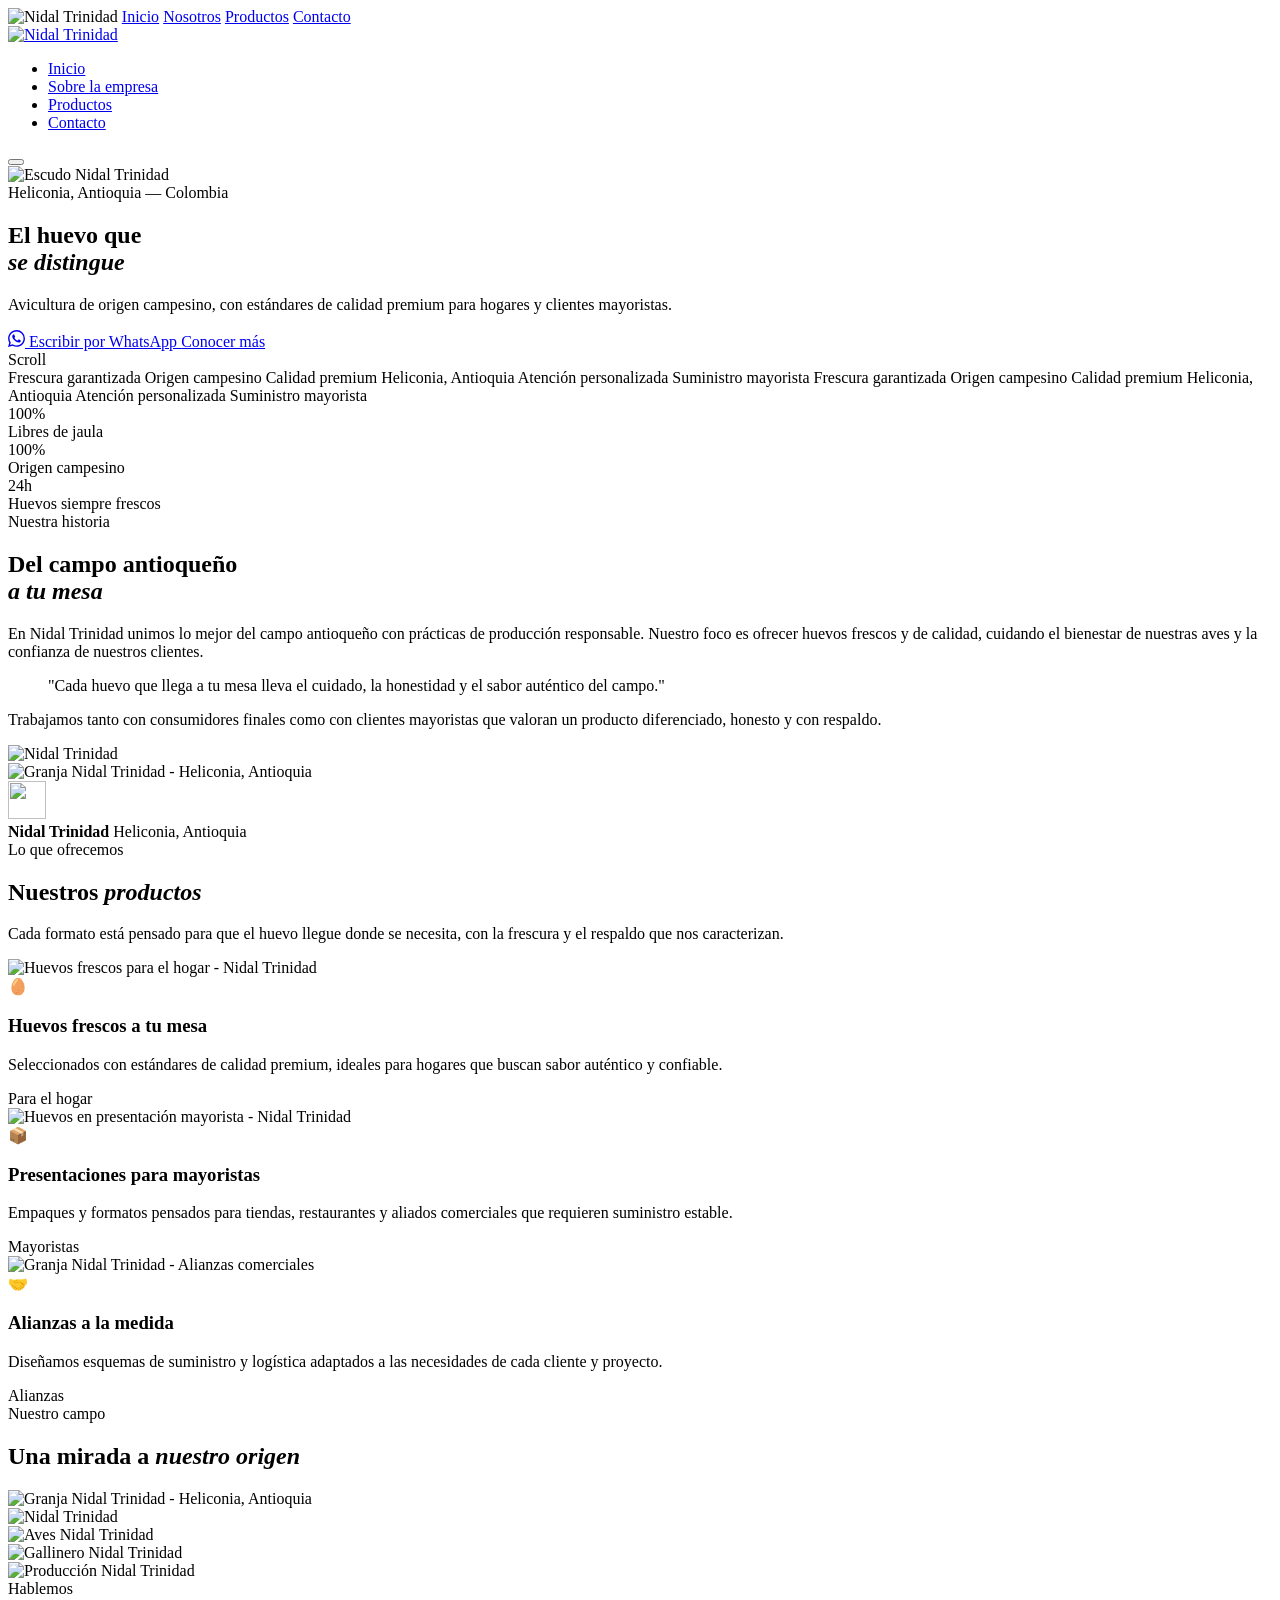
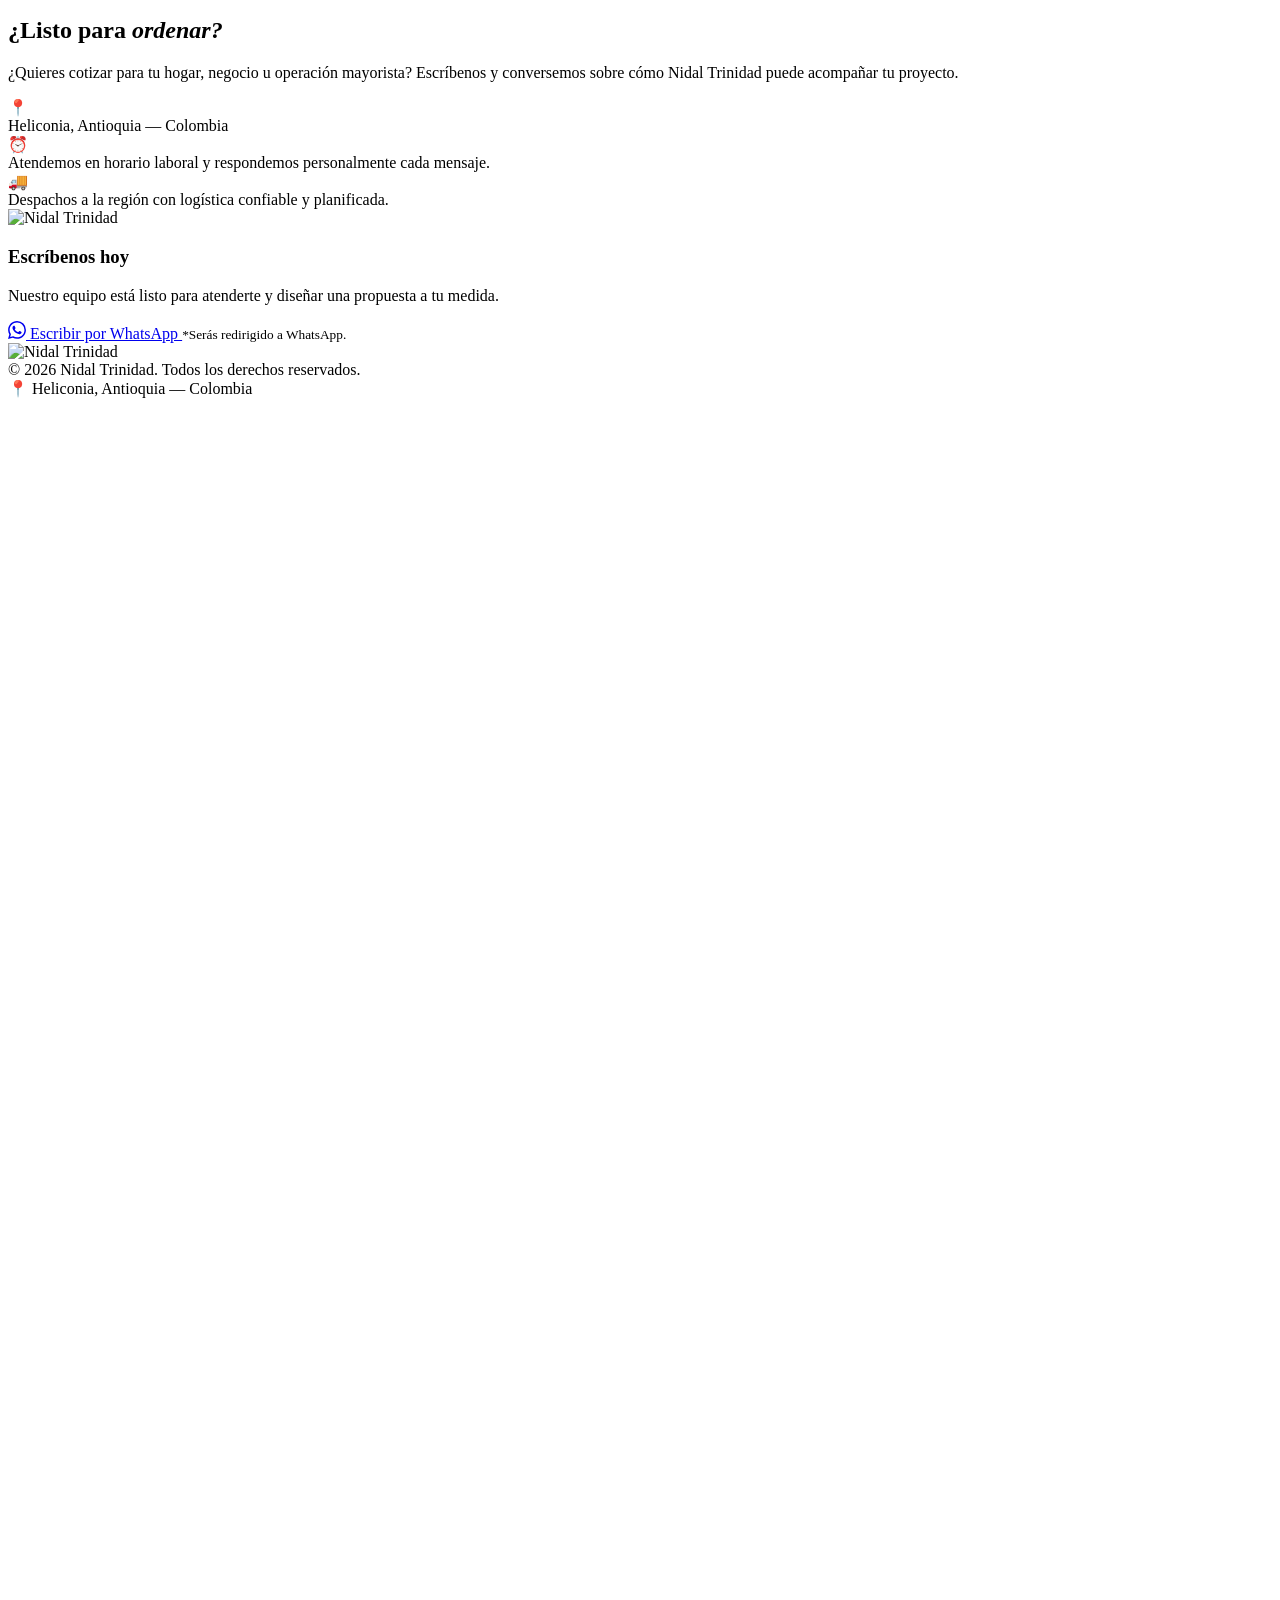
==== commit cf9a41f6: "Add files via upload" ====
--- a/index (1).html
+++ b/index (1).html
@@ -1,304 +1,324 @@
-<!DOCTYPE html>
-<html lang="es">
-<head>
-  <meta charset="UTF-8" />
-  <meta name="viewport" content="width=device-width, initial-scale=1.0" />
-  <title>Nidal Trinidad — El huevo que se distingue</title>
-  <link rel="preconnect" href="https://fonts.googleapis.com">
-  <link rel="preconnect" href="https://fonts.gstatic.com" crossorigin>
-  <link href="https://fonts.googleapis.com/css2?family=Playfair+Display:ital,wght@0,400;0,600;0,700;1,400;1,600&family=Lato:ital,wght@0,300;0,400;0,700;1,300&display=swap" rel="stylesheet">
-  <link rel="stylesheet" href="styles.css" />
-</head>
-<body>
-
-<!-- MOBILE MENU -->
-<div class="mobile-menu" id="mobileMenu">
-  <a href="#inicio" onclick="closeMobile()">Inicio</a>
-  <a href="#sobre" onclick="closeMobile()">Nosotros</a>
-  <a href="#productos" onclick="closeMobile()">Productos</a>
-  <a href="#contacto" onclick="closeMobile()">Contacto</a>
-</div>
-
-<!-- NAVBAR -->
-<nav class="nav" id="navbar">
- <a href="#inicio" class="logo">
-  <img src="images/logo.svg" alt="Nidal Trinidad" class="logo-img">
-</a>
-  <ul class="nav-links">
-    <li><a href="#inicio">Inicio</a></li>
-    <li><a href="#sobre">Sobre la empresa</a></li>
-    <li><a href="#productos">Productos</a></li>
-    <li><a href="#contacto">Contacto</a></li>
-  </ul>
-  <button class="hamburger" id="hamburger" onclick="toggleMobile()">
-    <span></span><span></span><span></span>
-  </button>
-</nav>
-
-<!-- HERO -->
-<section id="inicio" class="hero">
-  <div class="hero-bg" id="heroBg"></div>
-  <div class="hero-content">
-    <div class="hero-eyebrow">
-      <span class="eyebrow-line"></span>
-      Heliconia, Antioquia — Colombia
-      <span class="eyebrow-line"></span>
-    </div>
-    <h1>El huevo que<br><em>se distingue</em></h1>
-    <p>Avicultura de origen campesino, con estándares de calidad premium para hogares y clientes mayoristas.</p>
-    <div class="hero-actions">
-      <a class="btn-primary" href="https://api.whatsapp.com/send?phone=573052434974&text=Hola%2C%20quiero%20m%C3%A1s%20informaci%C3%B3n%20sobre%20los%20huevos%20de%20Nidal%20Trinidad." target="_blank" rel="noopener noreferrer">
-        <svg width="17" height="17" viewBox="0 0 24 24" fill="currentColor" aria-hidden="true"><path d="M17.472 14.382c-.297-.149-1.758-.867-2.03-.967-.273-.099-.471-.148-.67.15-.197.297-.767.966-.94 1.164-.173.199-.347.223-.644.075-.297-.15-1.255-.463-2.39-1.475-.883-.788-1.48-1.761-1.653-2.059-.173-.297-.018-.458.13-.606.134-.133.298-.347.446-.52.149-.174.198-.298.298-.497.099-.198.05-.371-.025-.52-.075-.149-.669-1.612-.916-2.207-.242-.579-.487-.5-.669-.51-.173-.008-.371-.01-.57-.01-.198 0-.52.074-.792.372-.272.297-1.04 1.016-1.04 2.479 0 1.462 1.065 2.875 1.213 3.074.149.198 2.096 3.2 5.077 4.487.709.306 1.262.489 1.694.625.712.227 1.36.195 1.871.118.571-.085 1.758-.719 2.006-1.413.248-.694.248-1.289.173-1.413-.074-.124-.272-.198-.57-.347m-5.421 7.403h-.004a9.87 9.87 0 01-5.031-1.378l-.361-.214-3.741.982.998-3.648-.235-.374a9.86 9.86 0 01-1.51-5.26c.001-5.45 4.436-9.884 9.888-9.884 2.64 0 5.122 1.03 6.988 2.898a9.825 9.825 0 012.893 6.994c-.003 5.45-4.437 9.884-9.885 9.884m8.413-18.297A11.815 11.815 0 0012.05 0C5.495 0 .16 5.335.157 11.892c0 2.096.547 4.142 1.588 5.945L.057 24l6.305-1.654a11.882 11.882 0 005.683 1.448h.005c6.554 0 11.89-5.335 11.893-11.893a11.821 11.821 0 00-3.48-8.413z"/></svg>
-        Escribir por WhatsApp
-      </a>
-      <a class="btn-outline" href="#sobre">Conocer más</a>
-    </div>
-  </div>
-  <div class="scroll-cue">Scroll</div>
-</section>
-
-<!-- TICKER -->
-<div class="ticker" aria-hidden="true">
-  <div class="ticker-track">
-    <span class="ticker-item"><span class="dot"></span>Frescura garantizada</span>
-    <span class="ticker-item"><span class="dot"></span>Origen campesino</span>
-    <span class="ticker-item"><span class="dot"></span>Calidad premium</span>
-    <span class="ticker-item"><span class="dot"></span>Heliconia, Antioquia</span>
-    <span class="ticker-item"><span class="dot"></span>Atención personalizada</span>
-    <span class="ticker-item"><span class="dot"></span>Suministro mayorista</span>
-    <span class="ticker-item"><span class="dot"></span>Frescura garantizada</span>
-    <span class="ticker-item"><span class="dot"></span>Origen campesino</span>
-    <span class="ticker-item"><span class="dot"></span>Calidad premium</span>
-    <span class="ticker-item"><span class="dot"></span>Heliconia, Antioquia</span>
-    <span class="ticker-item"><span class="dot"></span>Atención personalizada</span>
-    <span class="ticker-item"><span class="dot"></span>Suministro mayorista</span>
-  </div>
-</div>
-
-<!-- STATS -->
-<div class="stats">
-  <div class="stats-grid">
-    <div class="stat-item reveal">
-      <div class="stat-number"><span class="num" data-target="5000">0</span>+</div>
-      <div class="stat-label">Aves en producción</div>
-    </div>
-    <div class="stat-item reveal reveal-d2">
-      <div class="stat-number">100<span>%</span></div>
-      <div class="stat-label">Origen campesino</div>
-    </div>
-    <div class="stat-item reveal reveal-d3">
-      <div class="stat-number"><span class="num" data-target="24">0</span>h</div>
-      <div class="stat-label">Huevos siempre frescos</div>
-    </div>
-  </div>
-</div>
-
-<!-- SOBRE -->
-<section id="sobre" class="sobre">
-  <div class="container sobre-grid">
-    <div class="sobre-text reveal">
-      <div class="section-label">Nuestra historia</div>
-      <h2 class="section-title">Del campo antioqueño<br><em>a tu mesa</em></h2>
-      <p>En Nidal Trinidad unimos lo mejor del campo antioqueño con prácticas de producción responsable. Nuestro foco es ofrecer huevos frescos y de calidad, cuidando el bienestar de nuestras aves y la confianza de nuestros clientes.</p>
-      <blockquote class="sobre-quote">
-        "Cada huevo que llega a tu mesa lleva el cuidado, la honestidad y el sabor auténtico del campo."
-      </blockquote>
-      <p>Trabajamos tanto con consumidores finales como con clientes mayoristas que valoran un producto diferenciado, honesto y con respaldo.</p>
-    </div>
-    <div class="sobre-img reveal reveal-d2">
-      <img src="https://images.unsplash.com/photo-1500382017468-9049fed747ef?auto=format&fit=crop&w=800&q=80" alt="Paisaje campesino antioqueño - Nidal Trinidad" loading="lazy" />
-      <div class="sobre-badge">
-        <strong>Nidal Trinidad</strong>
-        <span>Heliconia, Antioquia</span>
-      </div>
-    </div>
-  </div>
-</section>
-
-<!-- PRODUCTOS -->
-<section id="productos" class="productos">
-  <div class="container">
-    <div class="section-label reveal">Lo que ofrecemos</div>
-    <h2 class="section-title reveal reveal-d1">Nuestros <em>productos</em></h2>
-    <p class="section-sub reveal reveal-d2">Cada formato está pensado para que el huevo llegue donde se necesita, con la frescura y el respaldo que nos caracterizan.</p>
-    <div class="productos-grid">
-
-      <article class="card reveal reveal-d1">
-        <div class="card-img">
-          <img src="https://images.unsplash.com/photo-1498654896293-37aacf113fd9?auto=format&fit=crop&w=600&q=80" alt="Huevos frescos para el hogar - Nidal Trinidad" loading="lazy" />
-        </div>
-        <div class="card-body">
-          <div class="card-icon">🥚</div>
-          <h3>Huevos frescos a tu mesa</h3>
-          <p>Seleccionados con estándares de calidad premium, ideales para hogares que buscan sabor auténtico y confiable.</p>
-        </div>
-        <div class="card-footer">
-          <span class="card-tag">Para el hogar</span>
-        </div>
-      </article>
-
-      <article class="card reveal reveal-d2">
-        <div class="card-img">
-          <img src="https://images.unsplash.com/photo-1582722872445-44dc5f7e3c8f?auto=format&fit=crop&w=600&q=80" alt="Huevos en presentación mayorista - Nidal Trinidad" loading="lazy" />
-        </div>
-        <div class="card-body">
-          <div class="card-icon">📦</div>
-          <h3>Presentaciones para mayoristas</h3>
-          <p>Empaques y formatos pensados para tiendas, restaurantes y aliados comerciales que requieren suministro estable.</p>
-        </div>
-        <div class="card-footer">
-          <span class="card-tag">Mayoristas</span>
-        </div>
-      </article>
-
-      <article class="card reveal reveal-d3">
-        <div class="card-img">
-          <img src="https://images.unsplash.com/photo-1516467508483-a7212febe31a?auto=format&fit=crop&w=600&q=80" alt="Alianzas comerciales - Nidal Trinidad" loading="lazy" />
-        </div>
-        <div class="card-body">
-          <div class="card-icon">🤝</div>
-          <h3>Alianzas a la medida</h3>
-          <p>Diseñamos esquemas de suministro y logística adaptados a las necesidades de cada cliente y proyecto.</p>
-        </div>
-        <div class="card-footer">
-          <span class="card-tag">Alianzas</span>
-        </div>
-      </article>
-
-    </div>
-  </div>
-</section>
-
-<!-- GALERÍA -->
-<section class="galeria">
-  <div class="container">
-    <div class="section-label reveal">Nuestro campo</div>
-    <h2 class="section-title reveal reveal-d1">Una mirada a <em>nuestro origen</em></h2>
-    <div class="galeria-grid">
-      <div class="galeria-item galeria-main reveal">
-        <img src="https://images.unsplash.com/photo-1569629743817-70d8db6c323b?auto=format&fit=crop&w=900&q=80" alt="Huevos Nidal Trinidad - origen campesino" loading="lazy" />
-      </div>
-      <div class="galeria-item reveal reveal-d1">
-        <img src="https://images.unsplash.com/photo-1518977676601-b53f82aba655?auto=format&fit=crop&w=600&q=80" alt="Huevos frescos del campo" loading="lazy" />
-      </div>
-      <div class="galeria-item reveal reveal-d2">
-        <img src="https://images.unsplash.com/photo-1464822759023-fed622ff2c3b?auto=format&fit=crop&w=600&q=80" alt="Naturaleza antioqueña" loading="lazy" />
-      </div>
-      <div class="galeria-item reveal reveal-d3">
-        <img src="https://images.unsplash.com/photo-1501854140801-50d01698950b?auto=format&fit=crop&w=600&q=80" alt="Paisaje colombiano" loading="lazy" />
-      </div>
-    </div>
-  </div>
-</section>
-
-<!-- CONTACTO -->
-<section id="contacto" class="contacto">
-  <div class="container contacto-grid">
-    <div class="contacto-text reveal">
-      <div class="section-label">Hablemos</div>
-      <h2 class="section-title">¿Listo para <em>ordenar?</em></h2>
-      <p>¿Quieres cotizar para tu hogar, negocio u operación mayorista? Escríbenos y conversemos sobre cómo Nidal Trinidad puede acompañar tu proyecto.</p>
-      <div class="contacto-info">
-        <div class="info-item">
-          <div class="info-icon">📍</div>
-          <span>Heliconia, Antioquia — Colombia</span>
-        </div>
-        <div class="info-item">
-          <div class="info-icon">⏰</div>
-          <span>Atendemos en horario laboral y respondemos personalmente cada mensaje.</span>
-        </div>
-        <div class="info-item">
-          <div class="info-icon">🚚</div>
-          <span>Despachos a la región con logística confiable y planificada.</span>
-        </div>
-      </div>
-    </div>
-    <div class="contacto-card reveal reveal-d2">
-      <div class="contacto-card-inner">
-        <h3>Escríbenos hoy</h3>
-        <p>Nuestro equipo está listo para atenderte y diseñar una propuesta a tu medida.</p>
-        <a class="btn-primary btn-wa" href="https://api.whatsapp.com/send?phone=573052434974&text=Hola%2C%20quiero%20m%C3%A1s%20informaci%C3%B3n%20sobre%20los%20huevos%20de%20Nidal%20Trinidad." target="_blank" rel="noopener noreferrer">
-          <svg width="18" height="18" viewBox="0 0 24 24" fill="currentColor" aria-hidden="true"><path d="M17.472 14.382c-.297-.149-1.758-.867-2.03-.967-.273-.099-.471-.148-.67.15-.197.297-.767.966-.94 1.164-.173.199-.347.223-.644.075-.297-.15-1.255-.463-2.39-1.475-.883-.788-1.48-1.761-1.653-2.059-.173-.297-.018-.458.13-.606.134-.133.298-.347.446-.52.149-.174.198-.298.298-.497.099-.198.05-.371-.025-.52-.075-.149-.669-1.612-.916-2.207-.242-.579-.487-.5-.669-.51-.173-.008-.371-.01-.57-.01-.198 0-.52.074-.792.372-.272.297-1.04 1.016-1.04 2.479 0 1.462 1.065 2.875 1.213 3.074.149.198 2.096 3.2 5.077 4.487.709.306 1.262.489 1.694.625.712.227 1.36.195 1.871.118.571-.085 1.758-.719 2.006-1.413.248-.694.248-1.289.173-1.413-.074-.124-.272-.198-.57-.347m-5.421 7.403h-.004a9.87 9.87 0 01-5.031-1.378l-.361-.214-3.741.982.998-3.648-.235-.374a9.86 9.86 0 01-1.51-5.26c.001-5.45 4.436-9.884 9.888-9.884 2.64 0 5.122 1.03 6.988 2.898a9.825 9.825 0 012.893 6.994c-.003 5.45-4.437 9.884-9.885 9.884m8.413-18.297A11.815 11.815 0 0012.05 0C5.495 0 .16 5.335.157 11.892c0 2.096.547 4.142 1.588 5.945L.057 24l6.305-1.654a11.882 11.882 0 005.683 1.448h.005c6.554 0 11.89-5.335 11.893-11.893a11.821 11.821 0 00-3.48-8.413z"/></svg>
-          Escribir por WhatsApp
-        </a>
-        <small>*Serás redirigido a WhatsApp.</small>
-      </div>
-    </div>
-  </div>
-</section>
-
-<!-- FOOTER -->
-<footer class="footer">
-  <div class="footer-inner">
-    <span class="footer-logo">Nidal <em>Trinidad</em></span>
-    <span class="footer-copy">© 2026 Nidal Trinidad. Todos los derechos reservados.</span>
-    <span class="footer-loc">📍 Heliconia, Antioquia — Colombia</span>
-  </div>
-</footer>
-
-<!-- FLOATING WHATSAPP -->
-<a class="wa-float" href="https://api.whatsapp.com/send?phone=573052434974&text=Hola%2C%20quiero%20m%C3%A1s%20informaci%C3%B3n%20sobre%20los%20huevos%20de%20Nidal%20Trinidad." target="_blank" rel="noopener noreferrer" aria-label="Contactar por WhatsApp">
-  <svg viewBox="0 0 24 24" fill="white" aria-hidden="true"><path d="M17.472 14.382c-.297-.149-1.758-.867-2.03-.967-.273-.099-.471-.148-.67.15-.197.297-.767.966-.94 1.164-.173.199-.347.223-.644.075-.297-.15-1.255-.463-2.39-1.475-.883-.788-1.48-1.761-1.653-2.059-.173-.297-.018-.458.13-.606.134-.133.298-.347.446-.52.149-.174.198-.298.298-.497.099-.198.05-.371-.025-.52-.075-.149-.669-1.612-.916-2.207-.242-.579-.487-.5-.669-.51-.173-.008-.371-.01-.57-.01-.198 0-.52.074-.792.372-.272.297-1.04 1.016-1.04 2.479 0 1.462 1.065 2.875 1.213 3.074.149.198 2.096 3.2 5.077 4.487.709.306 1.262.489 1.694.625.712.227 1.36.195 1.871.118.571-.085 1.758-.719 2.006-1.413.248-.694.248-1.289.173-1.413-.074-.124-.272-.198-.57-.347m-5.421 7.403h-.004a9.87 9.87 0 01-5.031-1.378l-.361-.214-3.741.982.998-3.648-.235-.374a9.86 9.86 0 01-1.51-5.26c.001-5.45 4.436-9.884 9.888-9.884 2.64 0 5.122 1.03 6.988 2.898a9.825 9.825 0 012.893 6.994c-.003 5.45-4.437 9.884-9.885 9.884m8.413-18.297A11.815 11.815 0 0012.05 0C5.495 0 .16 5.335.157 11.892c0 2.096.547 4.142 1.588 5.945L.057 24l6.305-1.654a11.882 11.882 0 005.683 1.448h.005c6.554 0 11.89-5.335 11.893-11.893a11.821 11.821 0 00-3.48-8.413z"/></svg>
-</a>
-
-<script>
-  /* ——— NAVBAR SCROLL ——— */
-  const navbar = document.getElementById('navbar');
-  const onScroll = () => navbar.classList.toggle('scrolled', window.scrollY > 60);
-  window.addEventListener('scroll', onScroll, { passive: true });
-
-  /* ——— PARALLAX HERO ——— */
-  const heroBg = document.getElementById('heroBg');
-  window.addEventListener('scroll', () => {
-    if (window.scrollY < window.innerHeight * 1.2) {
-      heroBg.style.transform = `scale(1.1) translateY(${window.scrollY * 0.22}px)`;
-    }
-  }, { passive: true });
-
-  /* ——— MOBILE MENU ——— */
-  const hamburger = document.getElementById('hamburger');
-  const mobileMenu = document.getElementById('mobileMenu');
-  function toggleMobile() {
-    const open = mobileMenu.classList.toggle('open');
-    hamburger.classList.toggle('active', open);
-    document.body.style.overflow = open ? 'hidden' : '';
-  }
-  function closeMobile() {
-    mobileMenu.classList.remove('open');
-    hamburger.classList.remove('active');
-    document.body.style.overflow = '';
-  }
-
-  /* ——— SCROLL REVEAL ——— */
-  const io = new IntersectionObserver(entries => {
-    entries.forEach(e => { if (e.isIntersecting) e.target.classList.add('visible'); });
-  }, { threshold: 0.1 });
-  document.querySelectorAll('.reveal').forEach(el => io.observe(el));
-
-  /* ——— COUNTER ANIMATION ——— */
-  function countUp(el) {
-    const target = +el.dataset.target;
-    const dur = 1600;
-    let t0 = null;
-    const tick = ts => {
-      if (!t0) t0 = ts;
-      const p = Math.min((ts - t0) / dur, 1);
-      const ease = 1 - Math.pow(1 - p, 3);
-      el.textContent = Math.floor(ease * target).toLocaleString('es-CO');
-      if (p < 1) requestAnimationFrame(tick);
-    };
-    requestAnimationFrame(tick);
-  }
-  const statObs = new IntersectionObserver(entries => {
-    entries.forEach(e => {
-      if (e.isIntersecting) {
-        countUp(e.target);
-        statObs.unobserve(e.target);
-      }
-    });
-  }, { threshold: 0.5 });
-  document.querySelectorAll('.num[data-target]').forEach(el => statObs.observe(el));
-</script>
-
-</body>
-</html>+<!DOCTYPE html>
+<html lang="es">
+<head>
+  <meta charset="UTF-8" />
+  <meta name="viewport" content="width=device-width, initial-scale=1.0" />
+  <title>Nidal Trinidad — El huevo que se distingue</title>
+  <link rel="icon" href="images/favicon.svg" type="image/svg+xml" />
+  <link rel="preconnect" href="https://fonts.googleapis.com">
+  <link rel="preconnect" href="https://fonts.gstatic.com" crossorigin>
+  <link href="https://fonts.googleapis.com/css2?family=Barlow+Condensed:ital,wght@0,400;0,600;0,900;1,400&family=Playfair+Display:ital,wght@0,400;0,600;0,700;1,400;1,600&family=Lato:ital,wght@0,300;0,400;0,700;1,300&display=swap" rel="stylesheet">
+  <link rel="stylesheet" href="styles.css" />
+</head>
+<body>
+
+<!-- MOBILE MENU -->
+<div class="mobile-menu" id="mobileMenu">
+  <img src="images/logo-nav.svg" alt="Nidal Trinidad" class="mobile-logo" />
+  <a href="#inicio" onclick="closeMobile()">Inicio</a>
+  <a href="#sobre" onclick="closeMobile()">Nosotros</a>
+  <a href="#productos" onclick="closeMobile()">Productos</a>
+  <a href="#contacto" onclick="closeMobile()">Contacto</a>
+</div>
+
+<!-- NAVBAR -->
+<nav class="nav" id="navbar">
+  <a href="#inicio" class="logo-link">
+    <img src="images/logo-nav.svg" alt="Nidal Trinidad" class="logo-img" />
+  </a>
+  <ul class="nav-links">
+    <li><a href="#inicio">Inicio</a></li>
+    <li><a href="#sobre">Sobre la empresa</a></li>
+    <li><a href="#productos">Productos</a></li>
+    <li><a href="#contacto">Contacto</a></li>
+  </ul>
+  <button class="hamburger" id="hamburger" onclick="toggleMobile()">
+    <span></span><span></span><span></span>
+  </button>
+</nav>
+
+<!-- HERO -->
+<section id="inicio" class="hero">
+  <div class="hero-bg" id="heroBg"></div>
+  <div class="hero-overlay"></div>
+  <div class="hero-content">
+    <div class="hero-shield">
+      <img src="images/logo-icono.svg" alt="Escudo Nidal Trinidad" class="hero-shield-img" />
+    </div>
+    <div class="hero-eyebrow">
+      <span class="eyebrow-line"></span>
+      Heliconia, Antioquia — Colombia
+      <span class="eyebrow-line"></span>
+    </div>
+    <h1>El huevo que<br><em>se distingue</em></h1>
+    <p>Avicultura de origen campesino, con estándares de calidad premium para hogares y clientes mayoristas.</p>
+    <div class="hero-actions">
+      <a class="btn-primary" href="https://api.whatsapp.com/send?phone=573052434974&text=Hola%2C%20quiero%20m%C3%A1s%20informaci%C3%B3n%20sobre%20los%20huevos%20de%20Nidal%20Trinidad." target="_blank" rel="noopener noreferrer">
+        <svg width="17" height="17" viewBox="0 0 24 24" fill="currentColor" aria-hidden="true"><path d="M17.472 14.382c-.297-.149-1.758-.867-2.03-.967-.273-.099-.471-.148-.67.15-.197.297-.767.966-.94 1.164-.173.199-.347.223-.644.075-.297-.15-1.255-.463-2.39-1.475-.883-.788-1.48-1.761-1.653-2.059-.173-.297-.018-.458.13-.606.134-.133.298-.347.446-.52.149-.174.198-.298.298-.497.099-.198.05-.371-.025-.52-.075-.149-.669-1.612-.916-2.207-.242-.579-.487-.5-.669-.51-.173-.008-.371-.01-.57-.01-.198 0-.52.074-.792.372-.272.297-1.04 1.016-1.04 2.479 0 1.462 1.065 2.875 1.213 3.074.149.198 2.096 3.2 5.077 4.487.709.306 1.262.489 1.694.625.712.227 1.36.195 1.871.118.571-.085 1.758-.719 2.006-1.413.248-.694.248-1.289.173-1.413-.074-.124-.272-.198-.57-.347m-5.421 7.403h-.004a9.87 9.87 0 01-5.031-1.378l-.361-.214-3.741.982.998-3.648-.235-.374a9.86 9.86 0 01-1.51-5.26c.001-5.45 4.436-9.884 9.888-9.884 2.64 0 5.122 1.03 6.988 2.898a9.825 9.825 0 012.893 6.994c-.003 5.45-4.437 9.884-9.885 9.884m8.413-18.297A11.815 11.815 0 0012.05 0C5.495 0 .16 5.335.157 11.892c0 2.096.547 4.142 1.588 5.945L.057 24l6.305-1.654a11.882 11.882 0 005.683 1.448h.005c6.554 0 11.89-5.335 11.893-11.893a11.821 11.821 0 00-3.48-8.413z"/></svg>
+        Escribir por WhatsApp
+      </a>
+      <a class="btn-outline" href="#sobre">Conocer más</a>
+    </div>
+  </div>
+  <div class="scroll-cue">Scroll</div>
+</section>
+
+<!-- TICKER -->
+<div class="ticker" aria-hidden="true">
+  <div class="ticker-track">
+    <span class="ticker-item"><span class="dot"></span>Frescura garantizada</span>
+    <span class="ticker-item"><span class="dot"></span>Origen campesino</span>
+    <span class="ticker-item"><span class="dot"></span>Calidad premium</span>
+    <span class="ticker-item"><span class="dot"></span>Heliconia, Antioquia</span>
+    <span class="ticker-item"><span class="dot"></span>Atención personalizada</span>
+    <span class="ticker-item"><span class="dot"></span>Suministro mayorista</span>
+    <span class="ticker-item"><span class="dot"></span>Frescura garantizada</span>
+    <span class="ticker-item"><span class="dot"></span>Origen campesino</span>
+    <span class="ticker-item"><span class="dot"></span>Calidad premium</span>
+    <span class="ticker-item"><span class="dot"></span>Heliconia, Antioquia</span>
+    <span class="ticker-item"><span class="dot"></span>Atención personalizada</span>
+    <span class="ticker-item"><span class="dot"></span>Suministro mayorista</span>
+  </div>
+</div>
+
+<!-- STATS -->
+<div class="stats">
+  <div class="stats-grid">
+    <div class="stat-item reveal">
+      <div class="stat-number">100<span>%</span></div>
+      <div class="stat-label">Libres de jaula</div>
+    </div>
+    <div class="stat-item reveal reveal-d2">
+      <div class="stat-number">100<span>%</span></div>
+      <div class="stat-label">Origen campesino</div>
+    </div>
+    <div class="stat-item reveal reveal-d3">
+      <div class="stat-number"><span class="num" data-target="24">0</span>h</div>
+      <div class="stat-label">Huevos siempre frescos</div>
+    </div>
+  </div>
+</div>
+
+<!-- SOBRE -->
+<section id="sobre" class="sobre">
+  <div class="container sobre-grid">
+    <div class="sobre-text reveal">
+      <div class="section-label">Nuestra historia</div>
+      <h2 class="section-title">Del campo antioqueño<br><em>a tu mesa</em></h2>
+      <p>En Nidal Trinidad unimos lo mejor del campo antioqueño con prácticas de producción responsable. Nuestro foco es ofrecer huevos frescos y de calidad, cuidando el bienestar de nuestras aves y la confianza de nuestros clientes.</p>
+      <blockquote class="sobre-quote">
+        "Cada huevo que llega a tu mesa lleva el cuidado, la honestidad y el sabor auténtico del campo."
+      </blockquote>
+      <p>Trabajamos tanto con consumidores finales como con clientes mayoristas que valoran un producto diferenciado, honesto y con respaldo.</p>
+      <!-- Logo monocromo en sección clara -->
+      <div class="sobre-logo-wrap">
+        <img src="images/logo-monocromo.svg" alt="Nidal Trinidad" class="sobre-logo" width="220" height="80" />
+      </div>
+    </div>
+    <div class="sobre-img reveal reveal-d2">
+      <img src="images/granja.jpg" alt="Granja Nidal Trinidad - Heliconia, Antioquia" loading="lazy" width="800" height="1000" />
+      <div class="sobre-badge">
+        <img src="images/logo-icono.svg" alt="" aria-hidden="true" class="badge-icon" width="38" height="38" />
+        <div>
+          <strong>Nidal Trinidad</strong>
+          <span>Heliconia, Antioquia</span>
+        </div>
+      </div>
+    </div>
+  </div>
+</section>
+
+<!-- PRODUCTOS -->
+<section id="productos" class="productos">
+  <div class="container">
+    <div class="section-label reveal">Lo que ofrecemos</div>
+    <h2 class="section-title reveal reveal-d1">Nuestros <em>productos</em></h2>
+    <p class="section-sub reveal reveal-d2">Cada formato está pensado para que el huevo llegue donde se necesita, con la frescura y el respaldo que nos caracterizan.</p>
+    <div class="productos-grid">
+
+      <article class="card reveal reveal-d1">
+        <div class="card-img">
+          <img src="images/granja.jpg" alt="Huevos frescos para el hogar - Nidal Trinidad" loading="lazy" width="600" height="450" />
+        </div>
+        <div class="card-body">
+          <div class="card-icon">🥚</div>
+          <h3>Huevos frescos a tu mesa</h3>
+          <p>Seleccionados con estándares de calidad premium, ideales para hogares que buscan sabor auténtico y confiable.</p>
+        </div>
+        <div class="card-footer">
+          <span class="card-tag">Para el hogar</span>
+        </div>
+      </article>
+
+      <article class="card reveal reveal-d2">
+        <div class="card-img">
+          <img src="images/granja.jpg" alt="Huevos en presentación mayorista - Nidal Trinidad" loading="lazy" width="600" height="450" style="object-position: 60% center;" />
+        </div>
+        <div class="card-body">
+          <div class="card-icon">📦</div>
+          <h3>Presentaciones para mayoristas</h3>
+          <p>Empaques y formatos pensados para tiendas, restaurantes y aliados comerciales que requieren suministro estable.</p>
+        </div>
+        <div class="card-footer">
+          <span class="card-tag">Mayoristas</span>
+        </div>
+      </article>
+
+      <article class="card reveal reveal-d3">
+        <div class="card-img">
+          <img src="images/granja.jpg" alt="Granja Nidal Trinidad - Alianzas comerciales" loading="lazy" width="600" height="450" style="object-position: 80% center;" />
+        </div>
+        <div class="card-body">
+          <div class="card-icon">🤝</div>
+          <h3>Alianzas a la medida</h3>
+          <p>Diseñamos esquemas de suministro y logística adaptados a las necesidades de cada cliente y proyecto.</p>
+        </div>
+        <div class="card-footer">
+          <span class="card-tag">Alianzas</span>
+        </div>
+      </article>
+
+    </div>
+  </div>
+</section>
+
+<!-- GALERÍA -->
+<section class="galeria">
+  <div class="container">
+    <div class="section-label reveal">Nuestro campo</div>
+    <h2 class="section-title reveal reveal-d1">Una mirada a <em>nuestro origen</em></h2>
+    <div class="galeria-grid">
+      <!-- Foto real de la granja como imagen principal -->
+      <div class="galeria-item galeria-main reveal">
+        <img src="images/granja.jpg" alt="Granja Nidal Trinidad - Heliconia, Antioquia" loading="lazy" width="800" height="600" />
+        <div class="galeria-caption">
+          <img src="images/logo-nav.svg" alt="Nidal Trinidad" class="galeria-logo" width="140" height="36" />
+        </div>
+      </div>
+      <div class="galeria-item reveal reveal-d1">
+        <img src="images/granja.jpg" alt="Aves Nidal Trinidad" loading="lazy" width="600" height="400" style="object-position: 30% center;" />
+      </div>
+      <div class="galeria-item reveal reveal-d2">
+        <img src="images/granja.jpg" alt="Gallinero Nidal Trinidad" loading="lazy" width="600" height="400" style="object-position: 70% center;" />
+      </div>
+      <div class="galeria-item reveal reveal-d3">
+        <img src="images/granja.jpg" alt="Producción Nidal Trinidad" loading="lazy" width="600" height="400" style="object-position: center 60%;" />
+      </div>
+    </div>
+  </div>
+</section>
+
+<!-- CONTACTO -->
+<section id="contacto" class="contacto">
+  <div class="container contacto-grid">
+    <div class="contacto-text reveal">
+      <div class="section-label">Hablemos</div>
+      <h2 class="section-title">¿Listo para <em>ordenar?</em></h2>
+      <p>¿Quieres cotizar para tu hogar, negocio u operación mayorista? Escríbenos y conversemos sobre cómo Nidal Trinidad puede acompañar tu proyecto.</p>
+      <div class="contacto-info">
+        <div class="info-item">
+          <div class="info-icon">📍</div>
+          <span>Heliconia, Antioquia — Colombia</span>
+        </div>
+        <div class="info-item">
+          <div class="info-icon">⏰</div>
+          <span>Atendemos en horario laboral y respondemos personalmente cada mensaje.</span>
+        </div>
+        <div class="info-item">
+          <div class="info-icon">🚚</div>
+          <span>Despachos a la región con logística confiable y planificada.</span>
+        </div>
+      </div>
+    </div>
+    <div class="contacto-card reveal reveal-d2">
+      <div class="contacto-card-inner">
+        <img src="images/logo-negativo.svg" alt="Nidal Trinidad" class="contacto-logo" width="220" height="110" />
+        <h3>Escríbenos hoy</h3>
+        <p>Nuestro equipo está listo para atenderte y diseñar una propuesta a tu medida.</p>
+        <a class="btn-primary btn-wa" href="https://api.whatsapp.com/send?phone=573052434974&text=Hola%2C%20quiero%20m%C3%A1s%20informaci%C3%B3n%20sobre%20los%20huevos%20de%20Nidal%20Trinidad." target="_blank" rel="noopener noreferrer">
+          <svg width="18" height="18" viewBox="0 0 24 24" fill="currentColor" aria-hidden="true"><path d="M17.472 14.382c-.297-.149-1.758-.867-2.03-.967-.273-.099-.471-.148-.67.15-.197.297-.767.966-.94 1.164-.173.199-.347.223-.644.075-.297-.15-1.255-.463-2.39-1.475-.883-.788-1.48-1.761-1.653-2.059-.173-.297-.018-.458.13-.606.134-.133.298-.347.446-.52.149-.174.198-.298.298-.497.099-.198.05-.371-.025-.52-.075-.149-.669-1.612-.916-2.207-.242-.579-.487-.5-.669-.51-.173-.008-.371-.01-.57-.01-.198 0-.52.074-.792.372-.272.297-1.04 1.016-1.04 2.479 0 1.462 1.065 2.875 1.213 3.074.149.198 2.096 3.2 5.077 4.487.709.306 1.262.489 1.694.625.712.227 1.36.195 1.871.118.571-.085 1.758-.719 2.006-1.413.248-.694.248-1.289.173-1.413-.074-.124-.272-.198-.57-.347m-5.421 7.403h-.004a9.87 9.87 0 01-5.031-1.378l-.361-.214-3.741.982.998-3.648-.235-.374a9.86 9.86 0 01-1.51-5.26c.001-5.45 4.436-9.884 9.888-9.884 2.64 0 5.122 1.03 6.988 2.898a9.825 9.825 0 012.893 6.994c-.003 5.45-4.437 9.884-9.885 9.884m8.413-18.297A11.815 11.815 0 0012.05 0C5.495 0 .16 5.335.157 11.892c0 2.096.547 4.142 1.588 5.945L.057 24l6.305-1.654a11.882 11.882 0 005.683 1.448h.005c6.554 0 11.89-5.335 11.893-11.893a11.821 11.821 0 00-3.48-8.413z"/></svg>
+          Escribir por WhatsApp
+        </a>
+        <small>*Serás redirigido a WhatsApp.</small>
+      </div>
+    </div>
+  </div>
+</section>
+
+<!-- FOOTER -->
+<footer class="footer">
+  <div class="footer-inner">
+    <div class="footer-brand">
+      <img src="images/logo-nav.svg" alt="Nidal Trinidad" class="footer-logo-img" width="140" height="42" />
+    </div>
+    <div class="footer-mid">
+      <span class="footer-copy">© 2026 Nidal Trinidad. Todos los derechos reservados.</span>
+    </div>
+    <span class="footer-loc">📍 Heliconia, Antioquia — Colombia</span>
+  </div>
+</footer>
+
+<!-- FLOATING WHATSAPP -->
+<a class="wa-float" href="https://api.whatsapp.com/send?phone=573052434974&text=Hola%2C%20quiero%20m%C3%A1s%20informaci%C3%B3n%20sobre%20los%20huevos%20de%20Nidal%20Trinidad." target="_blank" rel="noopener noreferrer" aria-label="Contactar por WhatsApp">
+  <svg viewBox="0 0 24 24" fill="white" aria-hidden="true"><path d="M17.472 14.382c-.297-.149-1.758-.867-2.03-.967-.273-.099-.471-.148-.67.15-.197.297-.767.966-.94 1.164-.173.199-.347.223-.644.075-.297-.15-1.255-.463-2.39-1.475-.883-.788-1.48-1.761-1.653-2.059-.173-.297-.018-.458.13-.606.134-.133.298-.347.446-.52.149-.174.198-.298.298-.497.099-.198.05-.371-.025-.52-.075-.149-.669-1.612-.916-2.207-.242-.579-.487-.5-.669-.51-.173-.008-.371-.01-.57-.01-.198 0-.52.074-.792.372-.272.297-1.04 1.016-1.04 2.479 0 1.462 1.065 2.875 1.213 3.074.149.198 2.096 3.2 5.077 4.487.709.306 1.262.489 1.694.625.712.227 1.36.195 1.871.118.571-.085 1.758-.719 2.006-1.413.248-.694.248-1.289.173-1.413-.074-.124-.272-.198-.57-.347m-5.421 7.403h-.004a9.87 9.87 0 01-5.031-1.378l-.361-.214-3.741.982.998-3.648-.235-.374a9.86 9.86 0 01-1.51-5.26c.001-5.45 4.436-9.884 9.888-9.884 2.64 0 5.122 1.03 6.988 2.898a9.825 9.825 0 012.893 6.994c-.003 5.45-4.437 9.884-9.885 9.884m8.413-18.297A11.815 11.815 0 0012.05 0C5.495 0 .16 5.335.157 11.892c0 2.096.547 4.142 1.588 5.945L.057 24l6.305-1.654a11.882 11.882 0 005.683 1.448h.005c6.554 0 11.89-5.335 11.893-11.893a11.821 11.821 0 00-3.48-8.413z"/></svg>
+</a>
+
+<script>
+  /* ——— NAVBAR SCROLL ——— */
+  const navbar = document.getElementById('navbar');
+  window.addEventListener('scroll', () => {
+    navbar.classList.toggle('scrolled', window.scrollY > 60);
+  }, { passive: true });
+
+  /* ——— PARALLAX HERO ——— */
+  const heroBg = document.getElementById('heroBg');
+  window.addEventListener('scroll', () => {
+    if (window.scrollY < window.innerHeight * 1.2) {
+      heroBg.style.transform = `scale(1.1) translateY(${window.scrollY * 0.22}px)`;
+    }
+  }, { passive: true });
+
+  /* ——— MOBILE MENU ——— */
+  const hamburger = document.getElementById('hamburger');
+  const mobileMenu = document.getElementById('mobileMenu');
+  function toggleMobile() {
+    const open = mobileMenu.classList.toggle('open');
+    hamburger.classList.toggle('active', open);
+    document.body.style.overflow = open ? 'hidden' : '';
+  }
+  function closeMobile() {
+    mobileMenu.classList.remove('open');
+    hamburger.classList.remove('active');
+    document.body.style.overflow = '';
+  }
+
+  /* ——— SCROLL REVEAL ——— */
+  const io = new IntersectionObserver(entries => {
+    entries.forEach(e => { if (e.isIntersecting) e.target.classList.add('visible'); });
+  }, { threshold: 0.1 });
+  document.querySelectorAll('.reveal').forEach(el => io.observe(el));
+
+  /* ——— COUNTER ANIMATION ——— */
+  function countUp(el) {
+    const target = +el.dataset.target;
+    const dur = 1600;
+    let t0 = null;
+    const tick = ts => {
+      if (!t0) t0 = ts;
+      const p = Math.min((ts - t0) / dur, 1);
+      const ease = 1 - Math.pow(1 - p, 3);
+      el.textContent = Math.floor(ease * target).toLocaleString('es-CO');
+      if (p < 1) requestAnimationFrame(tick);
+    };
+    requestAnimationFrame(tick);
+  }
+  const statObs = new IntersectionObserver(entries => {
+    entries.forEach(e => {
+      if (e.isIntersecting) { countUp(e.target); statObs.unobserve(e.target); }
+    });
+  }, { threshold: 0.5 });
+  document.querySelectorAll('.num[data-target]').forEach(el => statObs.observe(el));
+</script>
+
+</body>
+</html>
